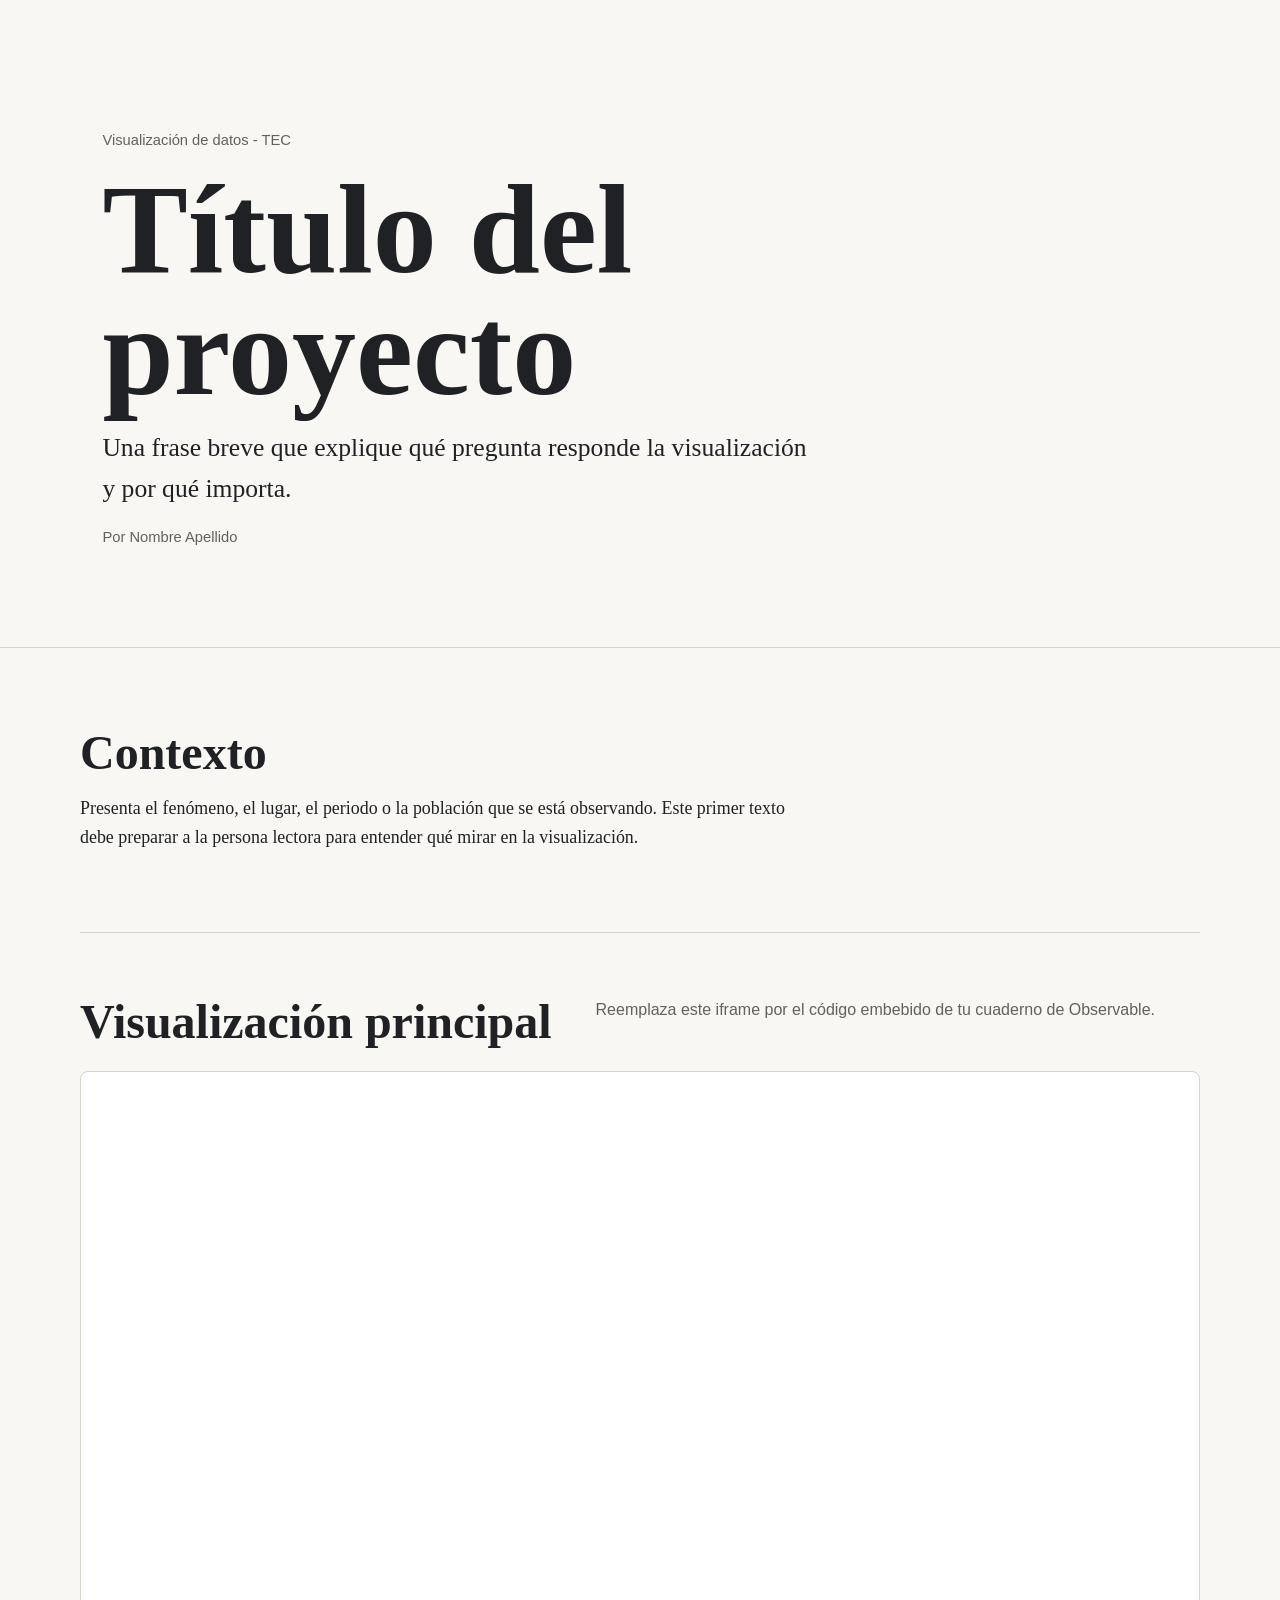
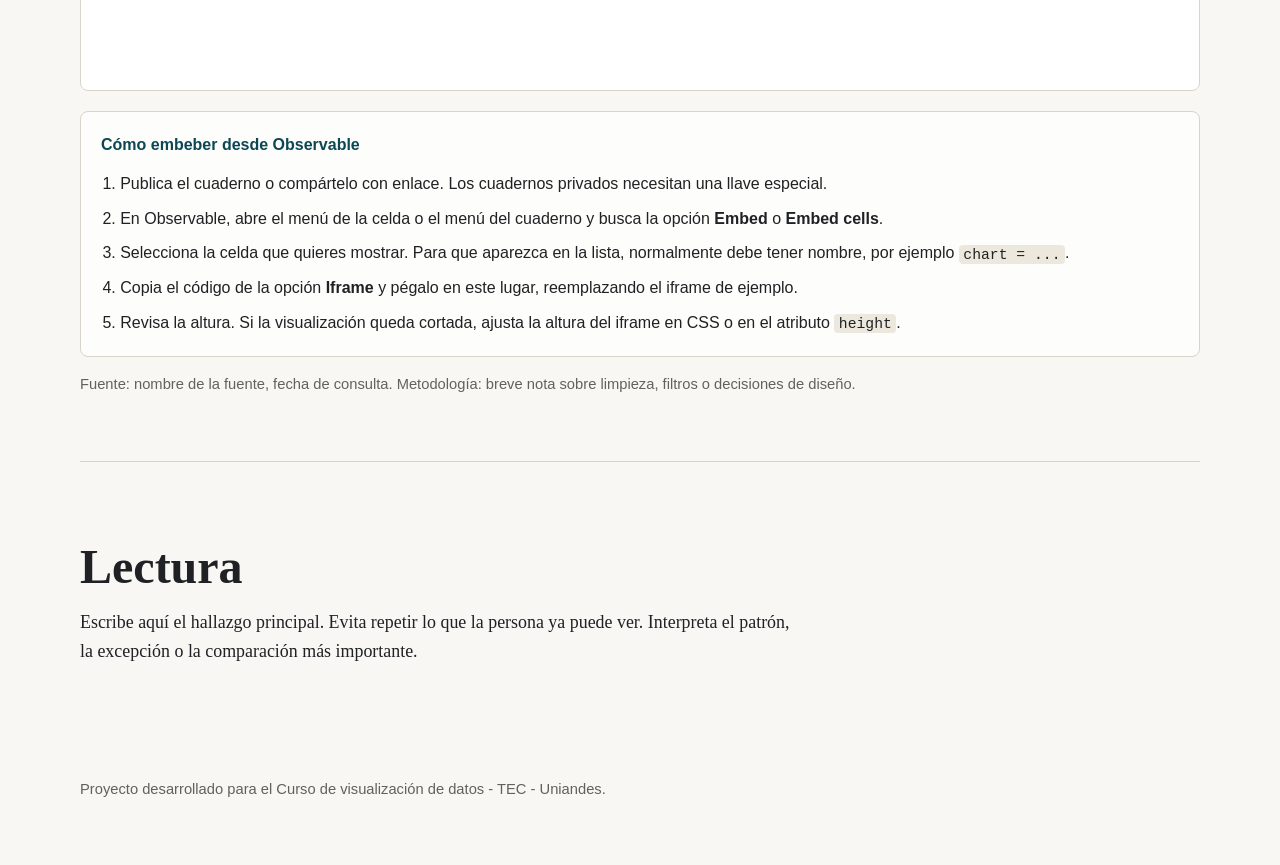
==== index.html @ 84238446 "Add files via upload" ====
<!doctype html>
<html lang="es">
  <head>
    <meta charset="utf-8">
    <meta name="viewport" content="width=device-width, initial-scale=1">
    <title>Título del proyecto</title>
    <link rel="stylesheet" href="style.css">
  </head>
  <body>
    <header class="portada">
      <p class="curso">Visualización de datos - TEC</p>
      <h1>Título del proyecto</h1>
      <p class="bajada">Una frase breve que explique qué pregunta responde la visualización y por qué importa.</p>
      <p class="autoria">Por Nombre Apellido</p>
    </header>

    <main>
      <section class="bloque">
        <h2>Contexto</h2>
        <p>
          Presenta el fenómeno, el lugar, el periodo o la población que se está observando.
          Este primer texto debe preparar a la persona lectora para entender qué mirar en la visualización.
        </p>
      </section>

      <section class="visualizacion" aria-labelledby="titulo-viz">
        <div class="encabezado-viz">
          <h2 id="titulo-viz">Visualización principal</h2>
          <p>Reemplaza este iframe por el código embebido de tu cuaderno de Observable.</p>
        </div>

        <iframe
          title="Visualización de ejemplo tomada de Observable"
          src="https://observablehq.com/embed/@d3/bar-chart?cells=chart"
          loading="lazy">
        </iframe>

        <aside class="pasos-observable" aria-labelledby="titulo-observable">
          <h3 id="titulo-observable">Cómo embeber desde Observable</h3>
          <ol>
            <li>Publica el cuaderno o compártelo con enlace. Los cuadernos privados necesitan una llave especial.</li>
            <li>En Observable, abre el menú de la celda o el menú del cuaderno y busca la opción <strong>Embed</strong> o <strong>Embed cells</strong>.</li>
            <li>Selecciona la celda que quieres mostrar. Para que aparezca en la lista, normalmente debe tener nombre, por ejemplo <code>chart = ...</code>.</li>
            <li>Copia el código de la opción <strong>Iframe</strong> y pégalo en este lugar, reemplazando el iframe de ejemplo.</li>
            <li>Revisa la altura. Si la visualización queda cortada, ajusta la altura del iframe en CSS o en el atributo <code>height</code>.</li>
          </ol>
        </aside>

        <p class="nota">
          Fuente: nombre de la fuente, fecha de consulta. Metodología: breve nota sobre limpieza, filtros o decisiones de diseño.
        </p>
      </section>

      <section class="bloque">
        <h2>Lectura</h2>
        <p>
          Escribe aquí el hallazgo principal. Evita repetir lo que la persona ya puede ver.
          Interpreta el patrón, la excepción o la comparación más importante.
        </p>
      </section>
    </main>

    <footer>
      <p>Proyecto desarrollado para el Curso de visualización de datos - TEC - Uniandes.</p>
    </footer>
  </body>
</html>
---- style.css ----
:root {
  color-scheme: light;
  --fondo: #f8f7f3;
  --texto: #202124;
  --muted: #62615c;
  --linea: #d8d4c8;
  --acento: #116a7b;
  --acento-oscuro: #0c4854;
  --panel: #ffffff;
}

* {
  box-sizing: border-box;
}

body {
  margin: 0;
  background: var(--fondo);
  color: var(--texto);
  font-family: Georgia, "Times New Roman", serif;
  line-height: 1.6;
}

.portada {
  min-height: 72vh;
  display: grid;
  align-content: center;
  gap: 1rem;
  padding: 6rem max(1.25rem, 8vw) 4rem;
  border-bottom: 1px solid var(--linea);
}

.curso,
.autoria,
.nota,
footer {
  color: var(--muted);
  font-family: Arial, sans-serif;
  font-size: 0.92rem;
}

h1,
h2,
p {
  margin: 0;
}

h1 {
  max-width: 980px;
  font-size: clamp(3rem, 10vw, 8rem);
  line-height: 0.95;
  letter-spacing: 0;
}

h2 {
  font-size: clamp(1.6rem, 4vw, 3rem);
  line-height: 1.05;
}

.bajada {
  max-width: 720px;
  font-size: clamp(1.25rem, 2vw, 1.75rem);
}

main {
  width: min(1120px, calc(100% - 2.5rem));
  margin: 0 auto;
}

.bloque {
  max-width: 720px;
  padding: 5rem 0;
}

.bloque p {
  margin-top: 1rem;
  font-size: 1.12rem;
}

.visualizacion {
  padding: 4rem 0;
  border-top: 1px solid var(--linea);
  border-bottom: 1px solid var(--linea);
}

.encabezado-viz {
  display: grid;
  grid-template-columns: minmax(0, 0.8fr) minmax(280px, 1fr);
  gap: 2rem;
  margin-bottom: 1.5rem;
}

.encabezado-viz p {
  color: var(--muted);
  font-family: Arial, sans-serif;
}

iframe {
  display: block;
  width: 100%;
  min-height: 620px;
  border: 1px solid var(--linea);
  border-radius: 8px;
  background: var(--panel);
}

.nota {
  margin-top: 1rem;
}

.pasos-observable {
  margin-top: 1.25rem;
  padding: 1.25rem;
  border: 1px solid var(--linea);
  border-radius: 8px;
  background: rgba(255, 255, 255, 0.72);
  font-family: Arial, sans-serif;
}

.pasos-observable h3 {
  margin: 0;
  color: var(--acento-oscuro);
  font-size: 1rem;
}

.pasos-observable ol {
  margin: 0.85rem 0 0;
  padding-left: 1.2rem;
}

.pasos-observable li + li {
  margin-top: 0.55rem;
}

.pasos-observable code {
  padding: 0.1rem 0.28rem;
  border-radius: 4px;
  background: #ece8dd;
  font-family: Consolas, "Liberation Mono", monospace;
  font-size: 0.92em;
}

footer {
  width: min(1120px, calc(100% - 2.5rem));
  margin: 0 auto;
  padding: 2rem 0 4rem;
}

@media (max-width: 720px) {
  .portada {
    min-height: 64vh;
    padding-top: 4rem;
  }

  .encabezado-viz {
    grid-template-columns: 1fr;
  }

  iframe {
    min-height: 460px;
  }
}
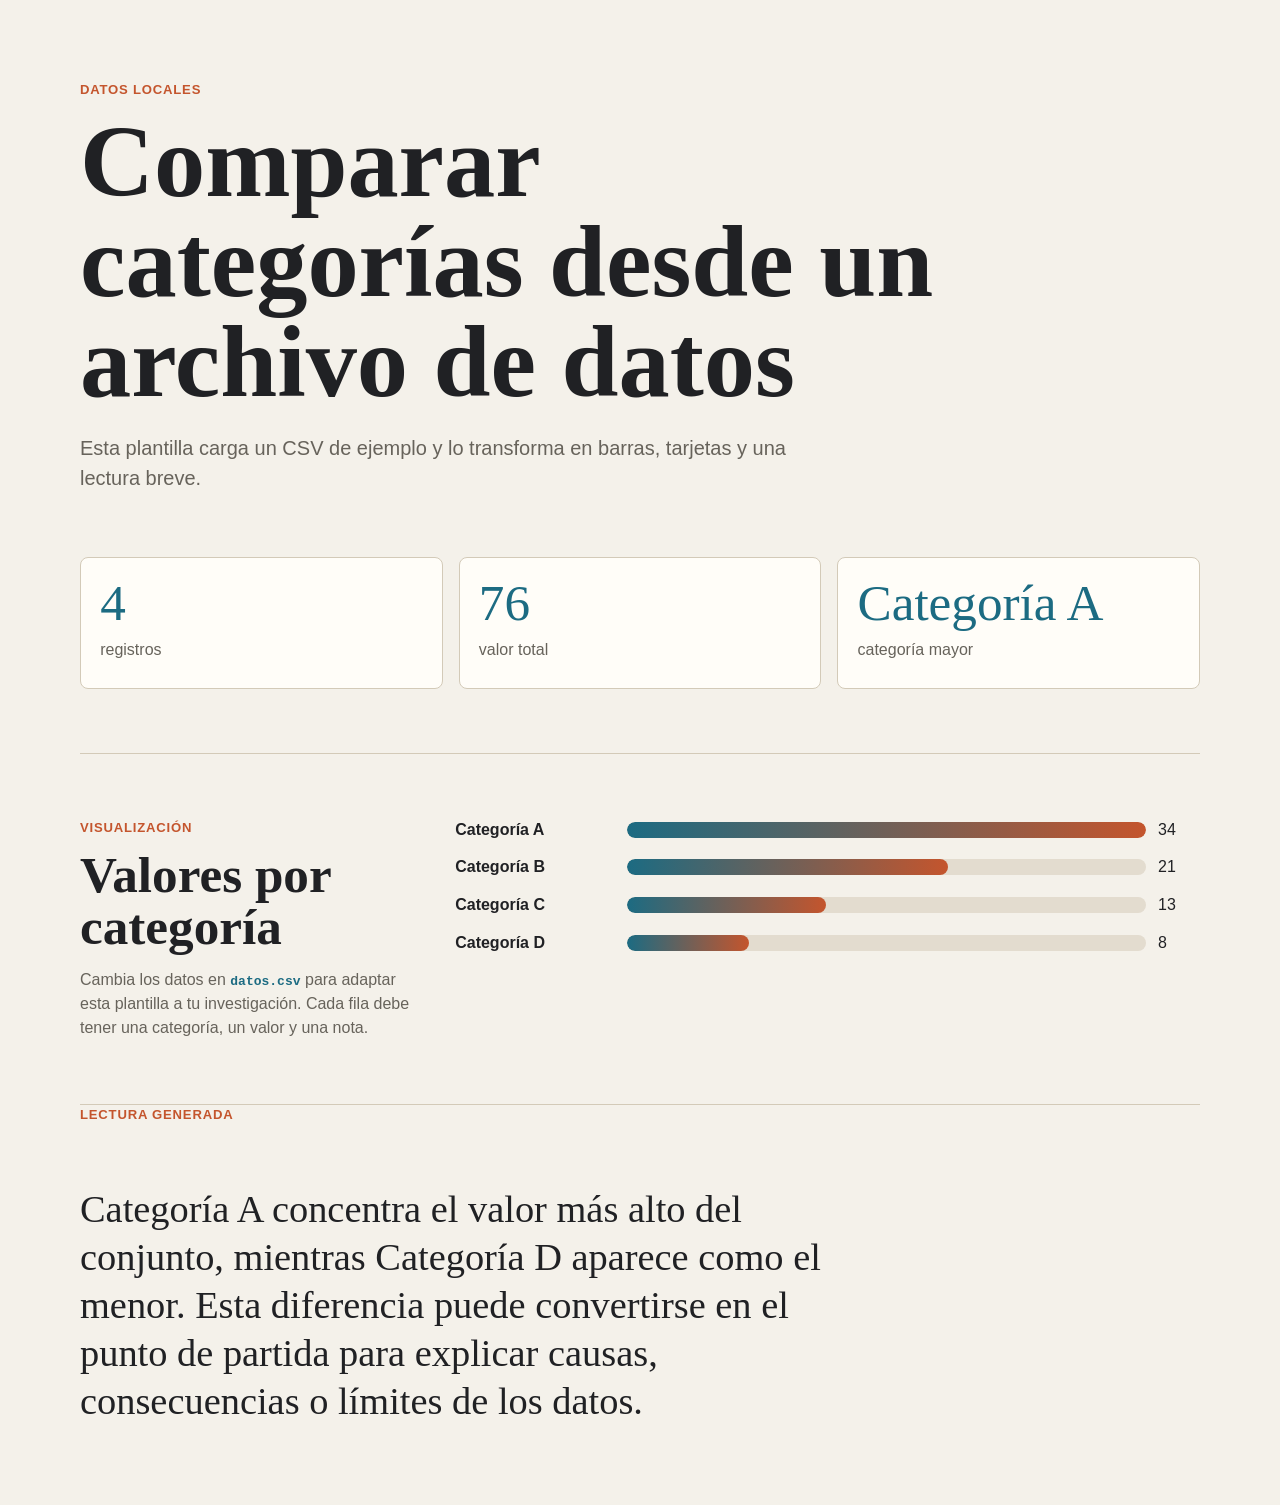
==== commit f7c25eb2: "change of project template Cambié de template que nos ofreció EnFlujo: Laboratorio de Narrativas Dig" ====
--- a/index.html
+++ b/index.html
@@ -3,65 +3,50 @@
   <head>
     <meta charset="utf-8">
     <meta name="viewport" content="width=device-width, initial-scale=1">
-    <title>Título del proyecto</title>
+    <title>Proyecto con datos locales</title>
     <link rel="stylesheet" href="style.css">
   </head>
   <body>
-    <header class="portada">
-      <p class="curso">Visualización de datos - TEC</p>
-      <h1>Título del proyecto</h1>
-      <p class="bajada">Una frase breve que explique qué pregunta responde la visualización y por qué importa.</p>
-      <p class="autoria">Por Nombre Apellido</p>
+    <header>
+      <p class="etiqueta">Datos locales</p>
+      <h1>Comparar categorías desde un archivo de datos</h1>
+      <p class="bajada">Esta plantilla carga un CSV de ejemplo y lo transforma en barras, tarjetas y una lectura breve.</p>
     </header>
 
     <main>
-      <section class="bloque">
-        <h2>Contexto</h2>
-        <p>
-          Presenta el fenómeno, el lugar, el periodo o la población que se está observando.
-          Este primer texto debe preparar a la persona lectora para entender qué mirar en la visualización.
-        </p>
+      <section class="panel-resumen" aria-label="Resumen de datos">
+        <article>
+          <span id="total-registros">0</span>
+          <p>registros</p>
+        </article>
+        <article>
+          <span id="valor-total">0</span>
+          <p>valor total</p>
+        </article>
+        <article>
+          <span id="categoria-mayor">-</span>
+          <p>categoría mayor</p>
+        </article>
       </section>
 
-      <section class="visualizacion" aria-labelledby="titulo-viz">
-        <div class="encabezado-viz">
-          <h2 id="titulo-viz">Visualización principal</h2>
-          <p>Reemplaza este iframe por el código embebido de tu cuaderno de Observable.</p>
+      <section class="contenedor-viz">
+        <div>
+          <p class="etiqueta">Visualización</p>
+          <h2>Valores por categoría</h2>
+          <p>
+            Cambia los datos en <code>datos.csv</code> para adaptar esta plantilla a tu investigación.
+            Cada fila debe tener una categoría, un valor y una nota.
+          </p>
         </div>
-
-        <iframe
-          title="Visualización de ejemplo tomada de Observable"
-          src="https://observablehq.com/embed/@d3/bar-chart?cells=chart"
-          loading="lazy">
-        </iframe>
-
-        <aside class="pasos-observable" aria-labelledby="titulo-observable">
-          <h3 id="titulo-observable">Cómo embeber desde Observable</h3>
-          <ol>
-            <li>Publica el cuaderno o compártelo con enlace. Los cuadernos privados necesitan una llave especial.</li>
-            <li>En Observable, abre el menú de la celda o el menú del cuaderno y busca la opción <strong>Embed</strong> o <strong>Embed cells</strong>.</li>
-            <li>Selecciona la celda que quieres mostrar. Para que aparezca en la lista, normalmente debe tener nombre, por ejemplo <code>chart = ...</code>.</li>
-            <li>Copia el código de la opción <strong>Iframe</strong> y pégalo en este lugar, reemplazando el iframe de ejemplo.</li>
-            <li>Revisa la altura. Si la visualización queda cortada, ajusta la altura del iframe en CSS o en el atributo <code>height</code>.</li>
-          </ol>
-        </aside>
-
-        <p class="nota">
-          Fuente: nombre de la fuente, fecha de consulta. Metodología: breve nota sobre limpieza, filtros o decisiones de diseño.
-        </p>
+        <div id="grafica" class="grafica" aria-live="polite"></div>
       </section>
 
-      <section class="bloque">
-        <h2>Lectura</h2>
-        <p>
-          Escribe aquí el hallazgo principal. Evita repetir lo que la persona ya puede ver.
-          Interpreta el patrón, la excepción o la comparación más importante.
-        </p>
+      <section>
+        <p class="etiqueta">Lectura generada</p>
+        <p id="lectura" class="lectura">Cargando datos...</p>
       </section>
     </main>
 
-    <footer>
-      <p>Proyecto desarrollado para el Curso de visualización de datos - TEC - Uniandes.</p>
-    </footer>
+    <script src="script.js"></script>
   </body>
 </html>
--- a/style.css
+++ b/style.css
@@ -1,12 +1,11 @@
 :root {
-  color-scheme: light;
-  --fondo: #f8f7f3;
+  --fondo: #f4f1ea;
   --texto: #202124;
-  --muted: #62615c;
-  --linea: #d8d4c8;
-  --acento: #116a7b;
-  --acento-oscuro: #0c4854;
-  --panel: #ffffff;
+  --muted: #67635b;
+  --linea: #d3cab8;
+  --panel: #fffdf8;
+  --acento: #1c6b82;
+  --acento-2: #c4552d;
 }
 
 * {
@@ -17,26 +16,27 @@
   margin: 0;
   background: var(--fondo);
   color: var(--texto);
-  font-family: Georgia, "Times New Roman", serif;
-  line-height: 1.6;
+  font-family: Inter, Arial, sans-serif;
+  line-height: 1.5;
 }
 
-.portada {
-  min-height: 72vh;
-  display: grid;
-  align-content: center;
-  gap: 1rem;
-  padding: 6rem max(1.25rem, 8vw) 4rem;
-  border-bottom: 1px solid var(--linea);
+header,
+main {
+  width: min(1120px, calc(100% - 2.5rem));
+  margin: 0 auto;
 }
 
-.curso,
-.autoria,
-.nota,
-footer {
-  color: var(--muted);
-  font-family: Arial, sans-serif;
-  font-size: 0.92rem;
+header {
+  padding: 5rem 0 3rem;
+}
+
+.etiqueta {
+  margin: 0 0 0.75rem;
+  color: var(--acento-2);
+  font-size: 0.82rem;
+  font-weight: 800;
+  letter-spacing: 0.06em;
+  text-transform: uppercase;
 }
 
 h1,
@@ -46,117 +46,119 @@
 }
 
 h1 {
-  max-width: 980px;
-  font-size: clamp(3rem, 10vw, 8rem);
-  line-height: 0.95;
+  max-width: 920px;
+  font-family: Georgia, "Times New Roman", serif;
+  font-size: clamp(3rem, 8vw, 7rem);
+  line-height: 0.98;
   letter-spacing: 0;
-}
-
-h2 {
-  font-size: clamp(1.6rem, 4vw, 3rem);
-  line-height: 1.05;
 }
 
 .bajada {
   max-width: 720px;
-  font-size: clamp(1.25rem, 2vw, 1.75rem);
+  margin-top: 1.25rem;
+  color: var(--muted);
+  font-size: 1.25rem;
 }
 
-main {
-  width: min(1120px, calc(100% - 2.5rem));
-  margin: 0 auto;
+.panel-resumen {
+  display: grid;
+  grid-template-columns: repeat(3, 1fr);
+  gap: 1rem;
+  margin: 1rem 0 4rem;
 }
 
-.bloque {
-  max-width: 720px;
-  padding: 5rem 0;
+.panel-resumen article {
+  min-height: 132px;
+  padding: 1.2rem;
+  border: 1px solid var(--linea);
+  border-radius: 8px;
+  background: var(--panel);
 }
 
-.bloque p {
-  margin-top: 1rem;
-  font-size: 1.12rem;
+.panel-resumen span {
+  display: block;
+  color: var(--acento);
+  font-family: Georgia, "Times New Roman", serif;
+  font-size: clamp(2rem, 4vw, 3.5rem);
+  line-height: 1;
 }
 
-.visualizacion {
+.panel-resumen p {
+  margin-top: 0.6rem;
+  color: var(--muted);
+}
+
+.contenedor-viz {
+  display: grid;
+  grid-template-columns: minmax(260px, 0.45fr) minmax(320px, 1fr);
+  gap: 2.5rem;
+  align-items: start;
   padding: 4rem 0;
   border-top: 1px solid var(--linea);
   border-bottom: 1px solid var(--linea);
 }
 
-.encabezado-viz {
-  display: grid;
-  grid-template-columns: minmax(0, 0.8fr) minmax(280px, 1fr);
-  gap: 2rem;
-  margin-bottom: 1.5rem;
+h2 {
+  font-family: Georgia, "Times New Roman", serif;
+  font-size: clamp(2rem, 4vw, 4rem);
+  line-height: 1;
 }
 
-.encabezado-viz p {
+.contenedor-viz p:not(.etiqueta) {
+  margin-top: 1rem;
   color: var(--muted);
-  font-family: Arial, sans-serif;
 }
 
-iframe {
-  display: block;
-  width: 100%;
-  min-height: 620px;
-  border: 1px solid var(--linea);
-  border-radius: 8px;
-  background: var(--panel);
+code {
+  color: var(--acento);
+  font-weight: 700;
 }
 
-.nota {
-  margin-top: 1rem;
+.grafica {
+  display: grid;
+  gap: 0.85rem;
 }
 
-.pasos-observable {
-  margin-top: 1.25rem;
-  padding: 1.25rem;
-  border: 1px solid var(--linea);
-  border-radius: 8px;
-  background: rgba(255, 255, 255, 0.72);
-  font-family: Arial, sans-serif;
+.barra {
+  display: grid;
+  grid-template-columns: minmax(96px, 160px) 1fr minmax(42px, auto);
+  gap: 0.75rem;
+  align-items: center;
 }
 
-.pasos-observable h3 {
-  margin: 0;
-  color: var(--acento-oscuro);
-  font-size: 1rem;
+.barra strong {
+  overflow-wrap: anywhere;
 }
 
-.pasos-observable ol {
-  margin: 0.85rem 0 0;
-  padding-left: 1.2rem;
+.riel {
+  height: 1rem;
+  overflow: hidden;
+  border-radius: 999px;
+  background: #e3dccf;
 }
 
-.pasos-observable li + li {
-  margin-top: 0.55rem;
+.relleno {
+  height: 100%;
+  border-radius: inherit;
+  background: linear-gradient(90deg, var(--acento), var(--acento-2));
 }
 
-.pasos-observable code {
-  padding: 0.1rem 0.28rem;
-  border-radius: 4px;
-  background: #ece8dd;
-  font-family: Consolas, "Liberation Mono", monospace;
-  font-size: 0.92em;
+.lectura {
+  max-width: 760px;
+  padding: 3rem 0 5rem;
+  font-family: Georgia, "Times New Roman", serif;
+  font-size: clamp(1.5rem, 3vw, 2.4rem);
+  line-height: 1.25;
 }
 
-footer {
-  width: min(1120px, calc(100% - 2.5rem));
-  margin: 0 auto;
-  padding: 2rem 0 4rem;
-}
-
-@media (max-width: 720px) {
-  .portada {
-    min-height: 64vh;
-    padding-top: 4rem;
-  }
-
-  .encabezado-viz {
+@media (max-width: 760px) {
+  .panel-resumen,
+  .contenedor-viz {
     grid-template-columns: 1fr;
   }
 
-  iframe {
-    min-height: 460px;
+  .barra {
+    grid-template-columns: 1fr;
+    gap: 0.35rem;
   }
 }
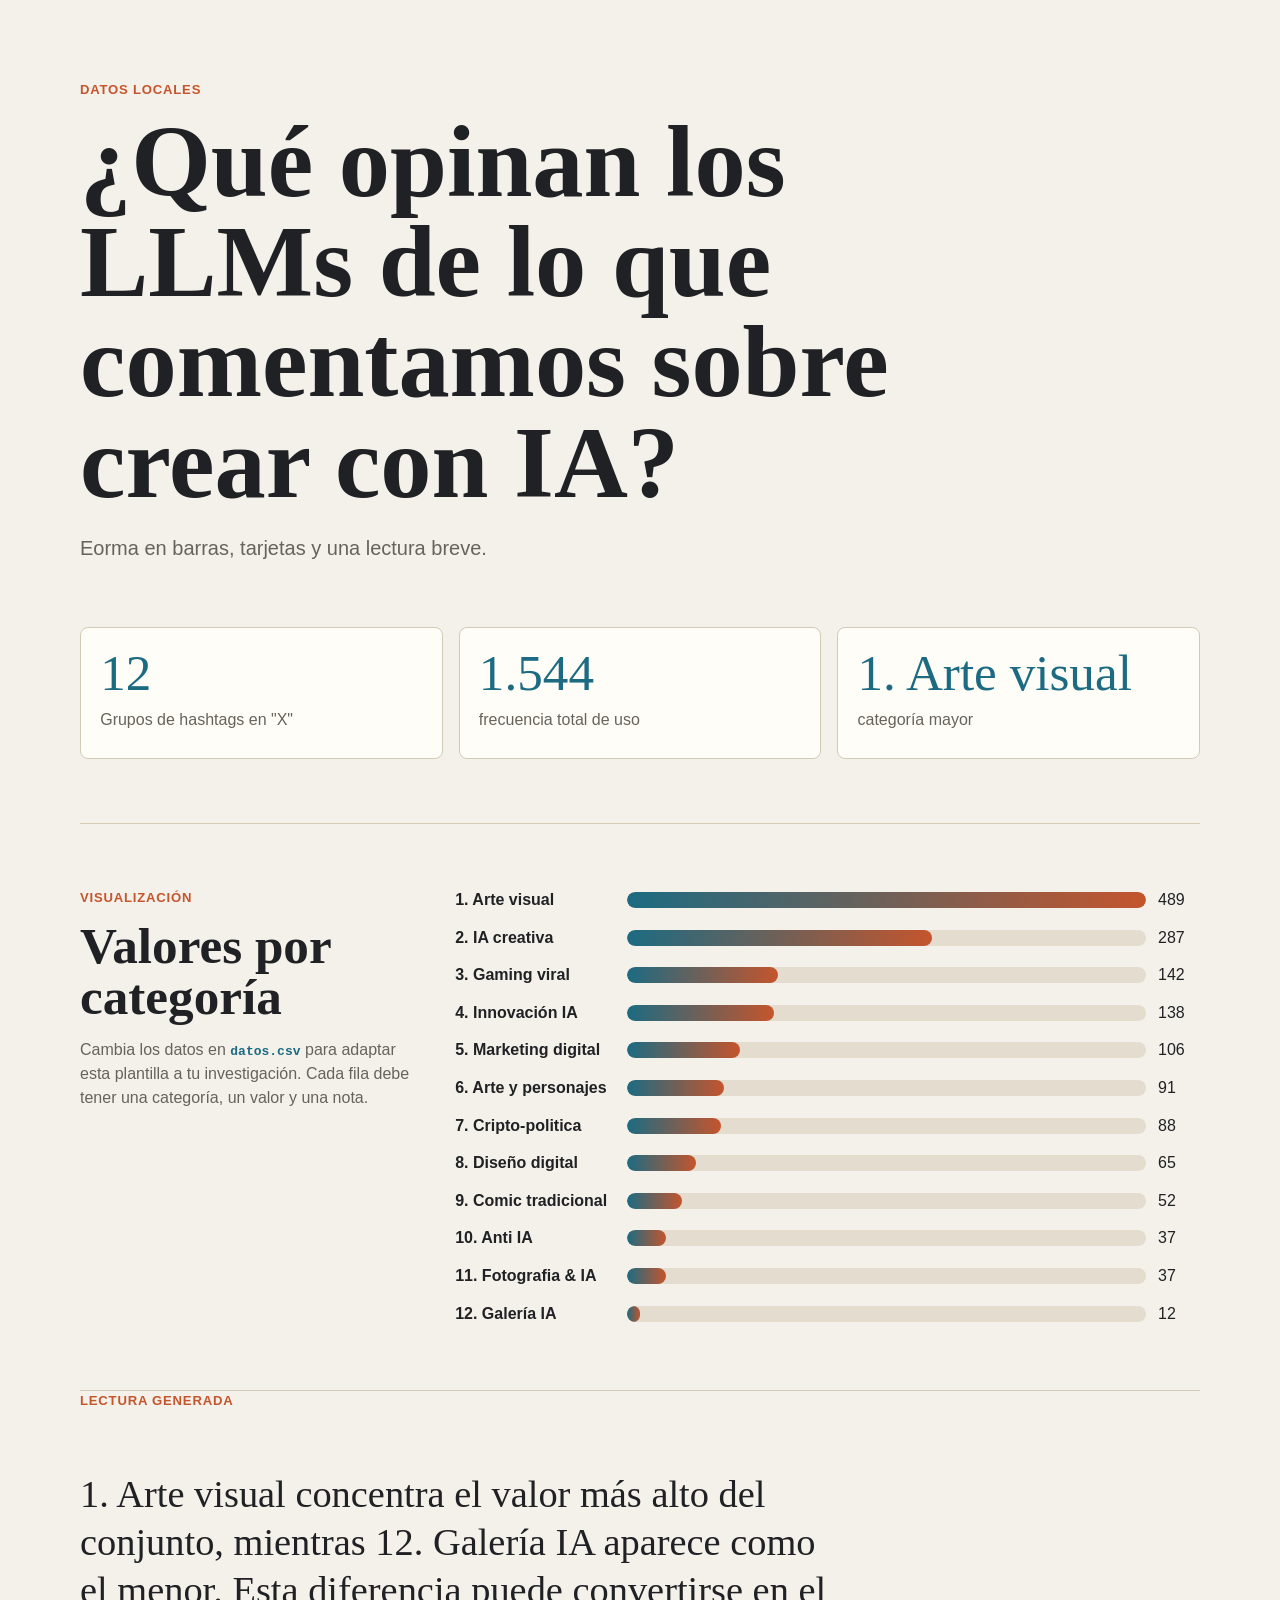
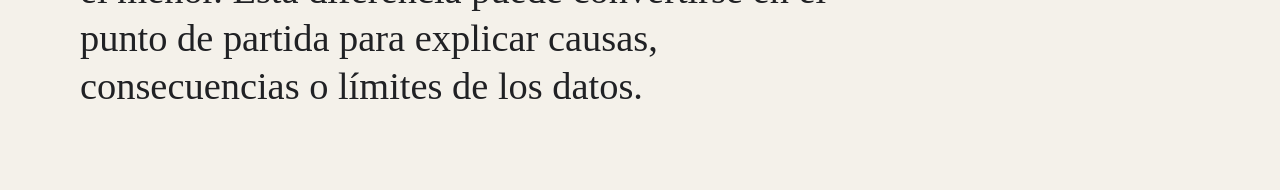
==== commit ac92a414: "Consolidación de dB-datos Se consolida la base de datos que se adaptó de los datos de red refiriendo" ====
--- a/index.html
+++ b/index.html
@@ -3,25 +3,26 @@
   <head>
     <meta charset="utf-8">
     <meta name="viewport" content="width=device-width, initial-scale=1">
-    <title>Proyecto con datos locales</title>
+    <title>¿Qué opina la IA de lo que opinamos sobre crear con IA?</title>
     <link rel="stylesheet" href="style.css">
   </head>
   <body>
     <header>
       <p class="etiqueta">Datos locales</p>
-      <h1>Comparar categorías desde un archivo de datos</h1>
-      <p class="bajada">Esta plantilla carga un CSV de ejemplo y lo transforma en barras, tarjetas y una lectura breve.</p>
+      <h1>¿Qué opinan los LLMs de lo que comentamos sobre crear con IA?</h1>
+      <p class="bajada">Eorma en barras, tarjetas y una lectura breve.</p>
     </header>
 
     <main>
       <section class="panel-resumen" aria-label="Resumen de datos">
         <article>
           <span id="total-registros">0</span>
-          <p>registros</p>
+          <p>Grupos de hashtags en "X"
+          </p>
         </article>
         <article>
           <span id="valor-total">0</span>
-          <p>valor total</p>
+          <p>frecuencia total de uso</p>
         </article>
         <article>
           <span id="categoria-mayor">-</span>
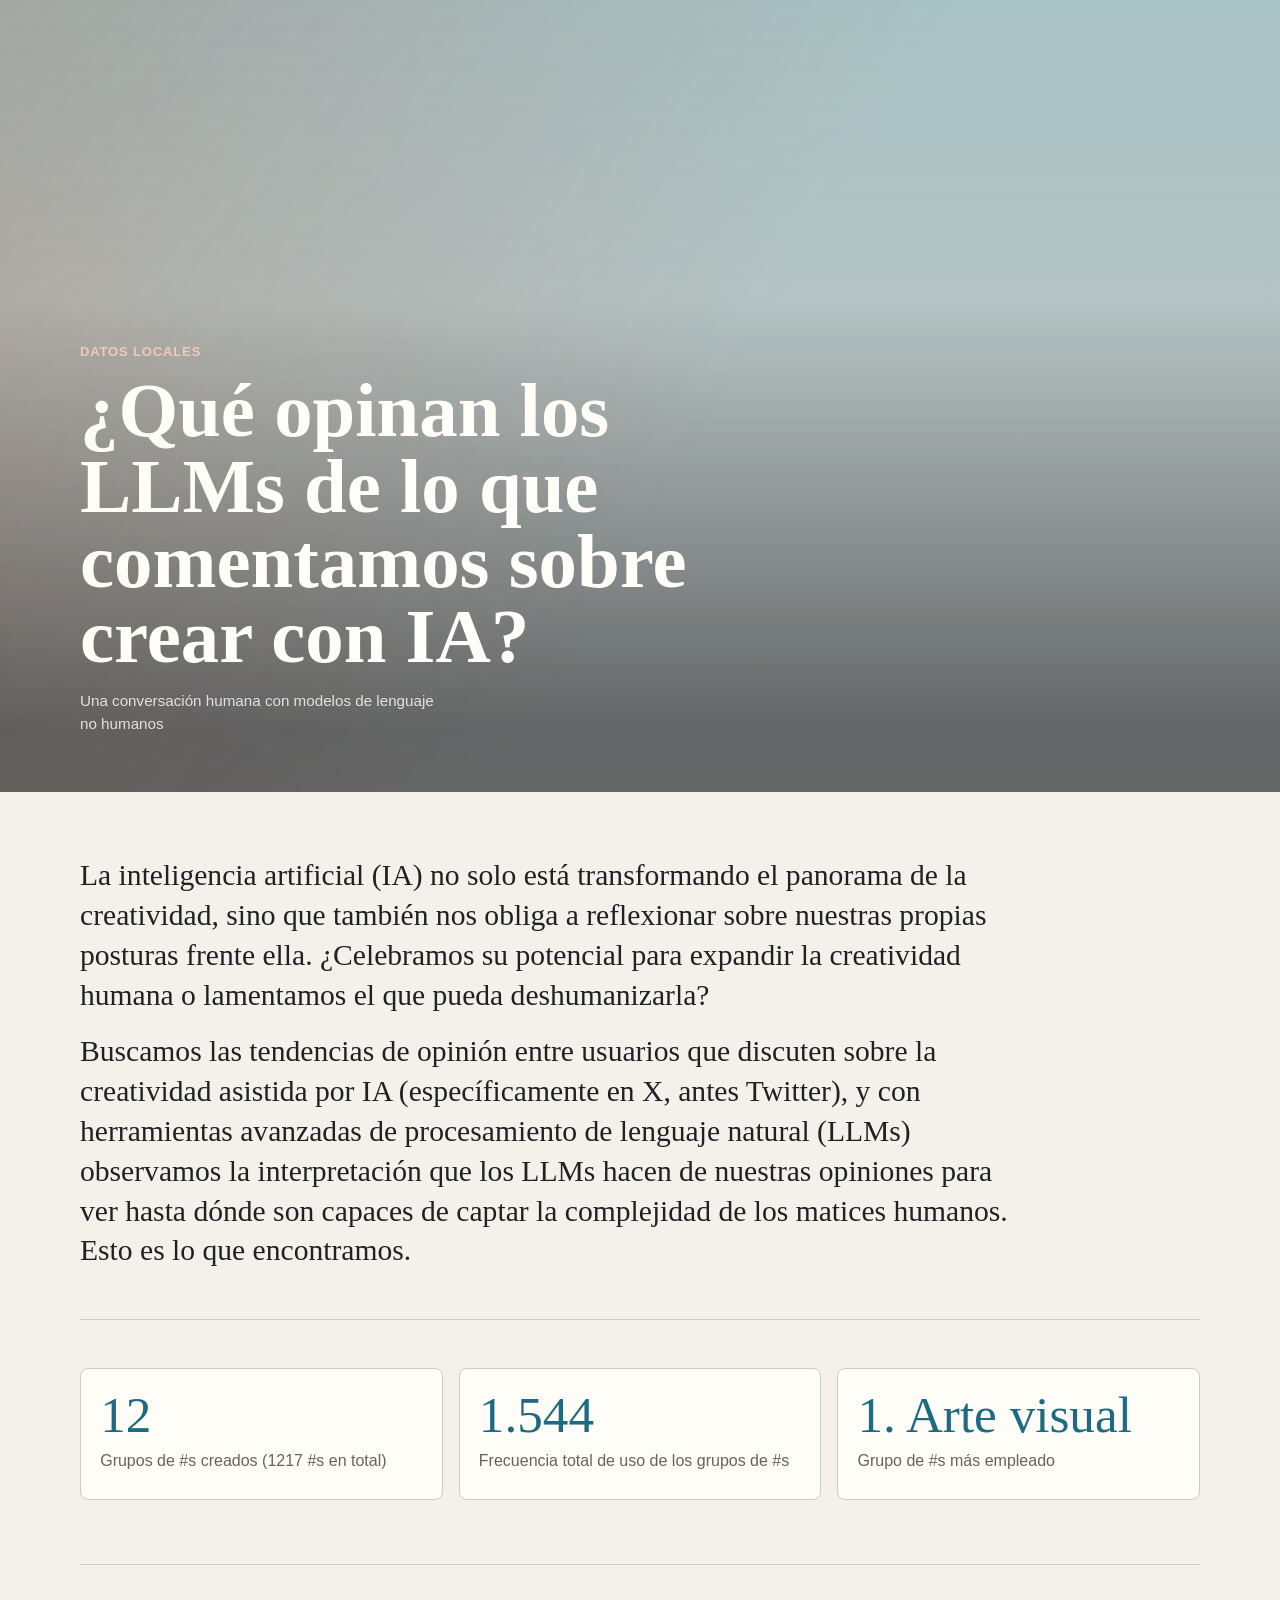
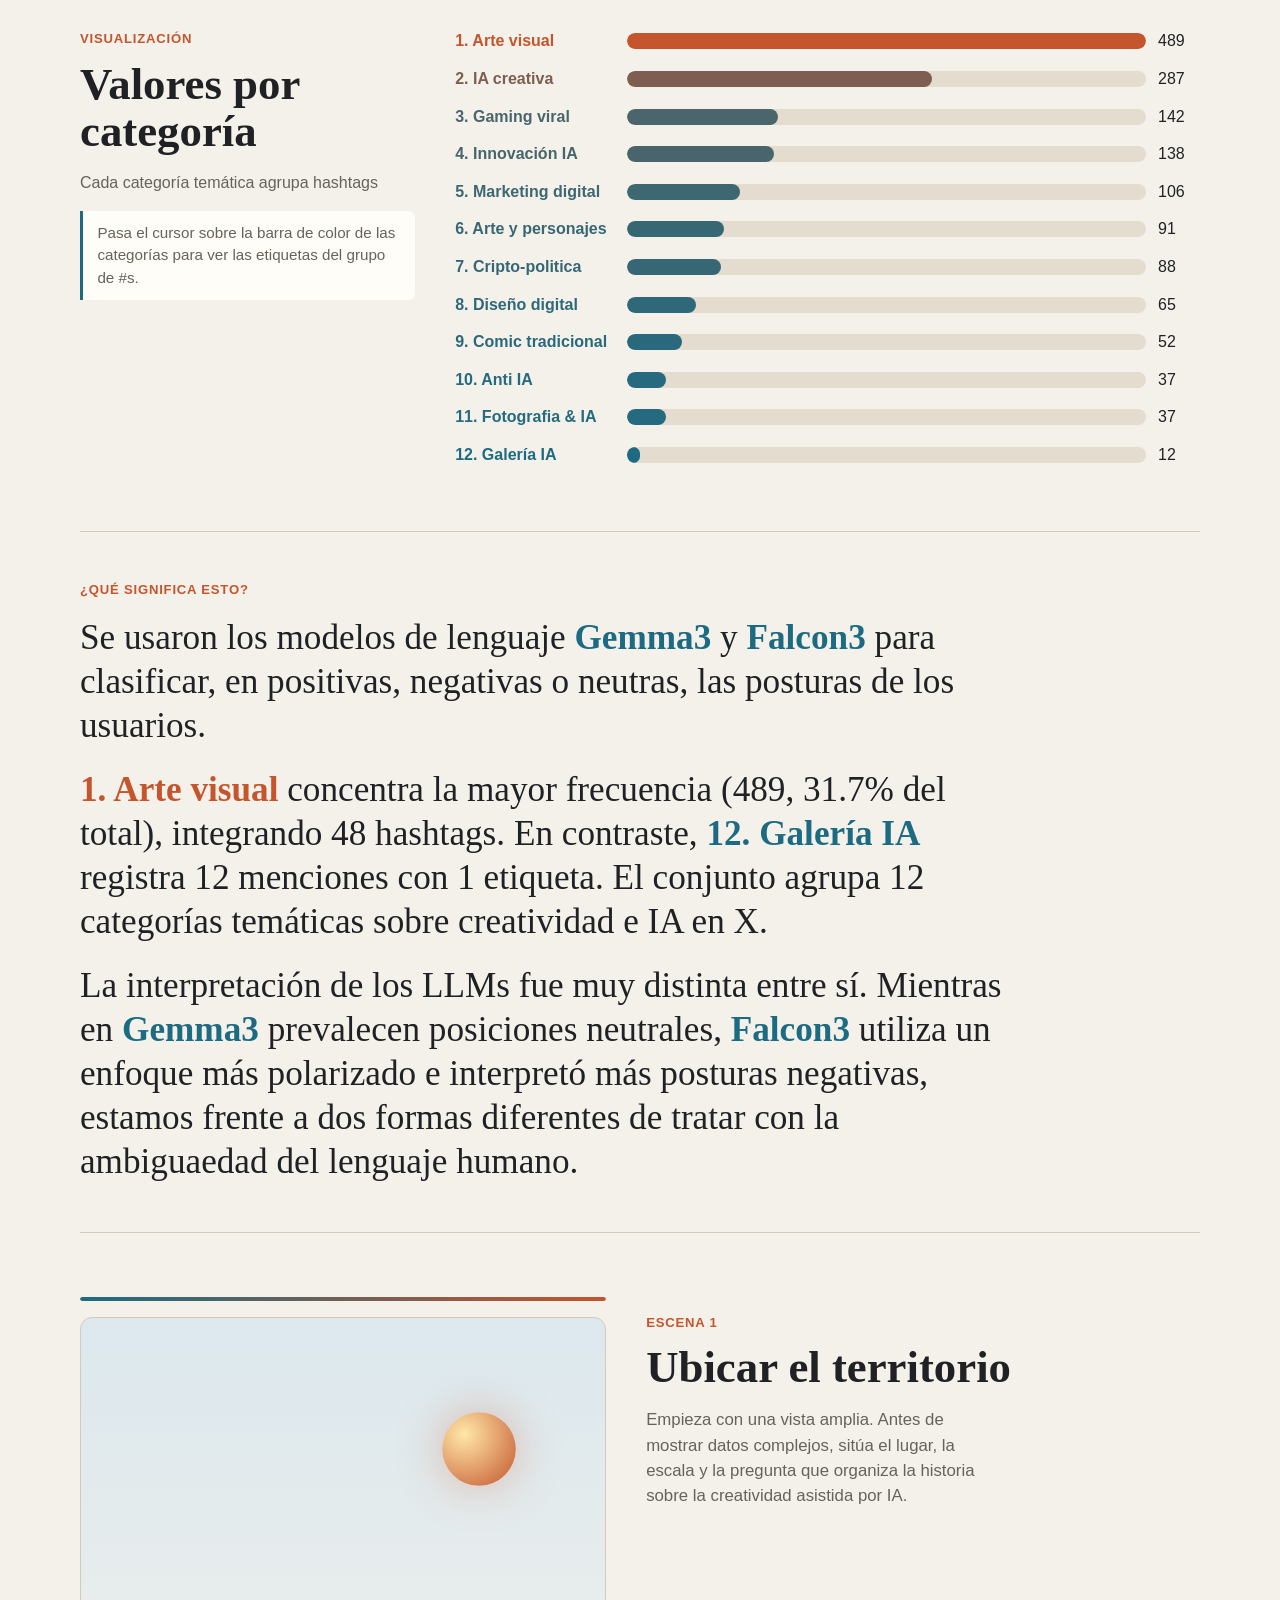
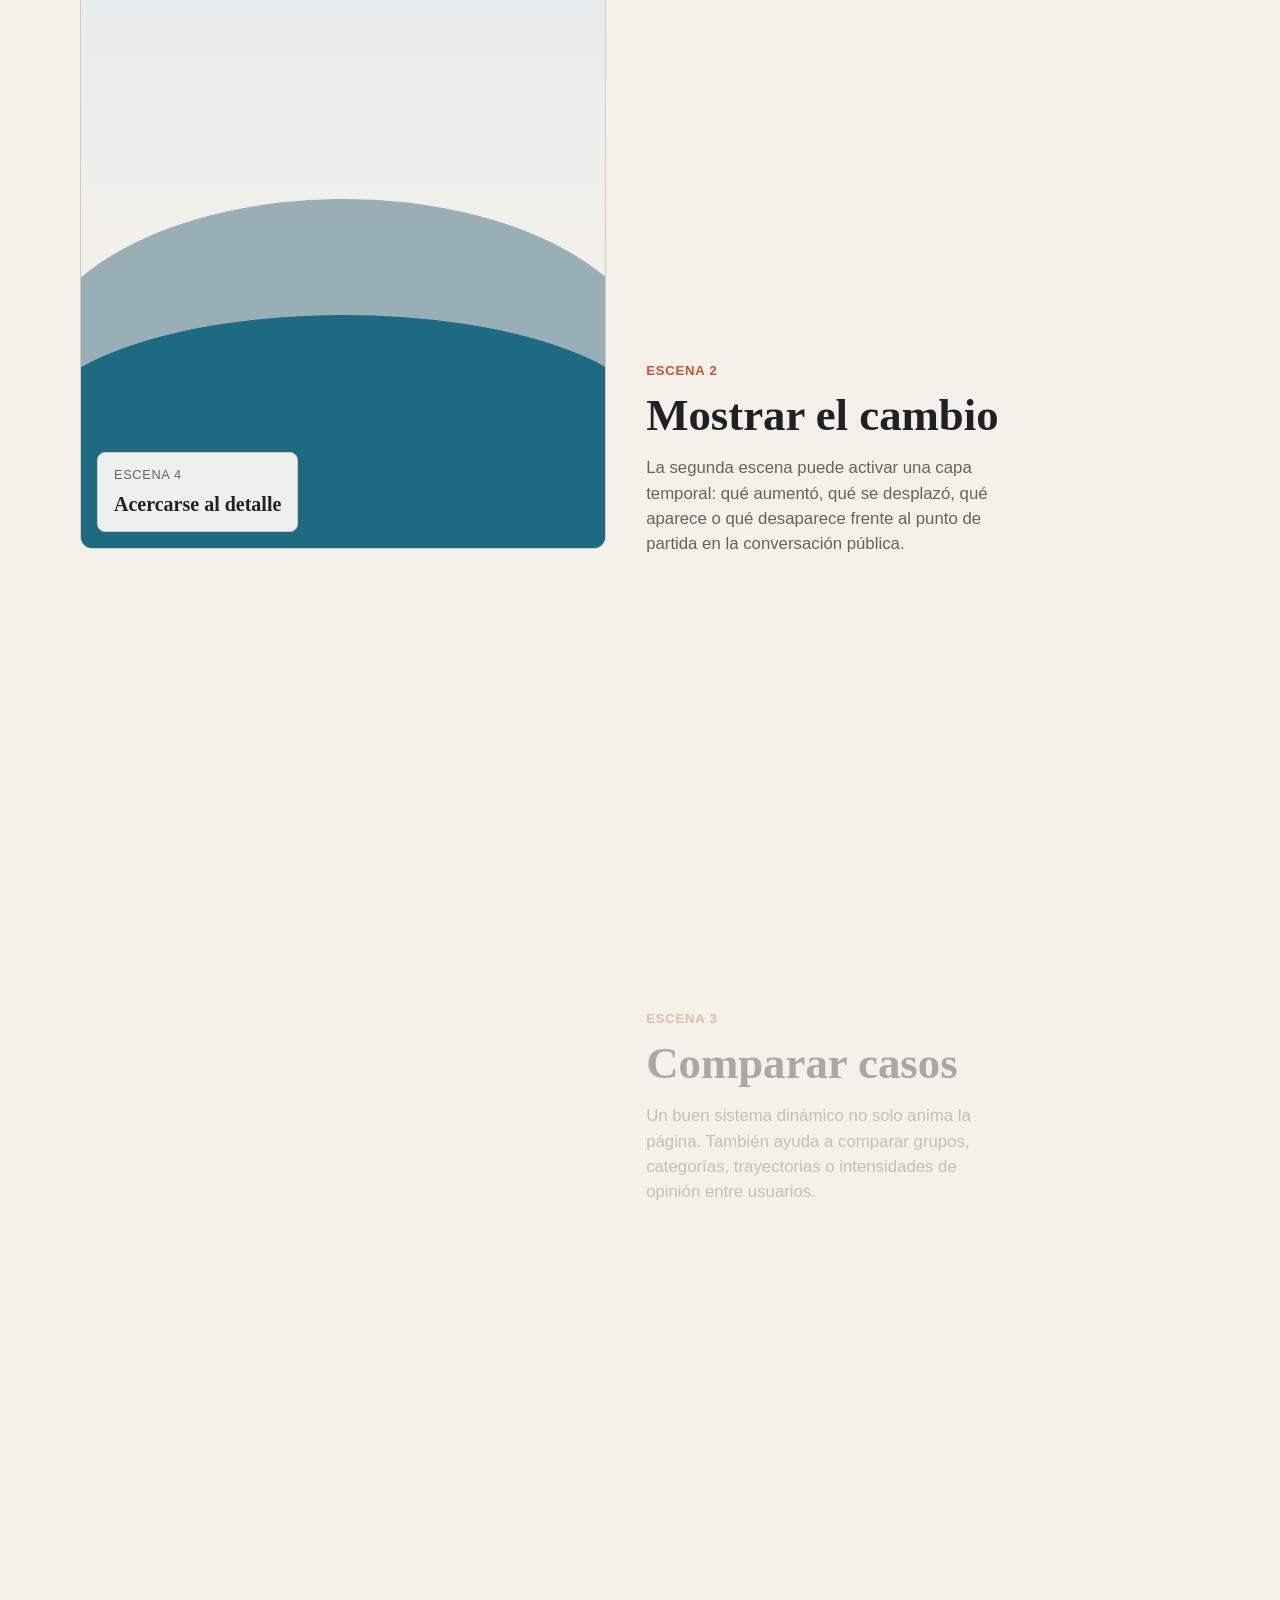
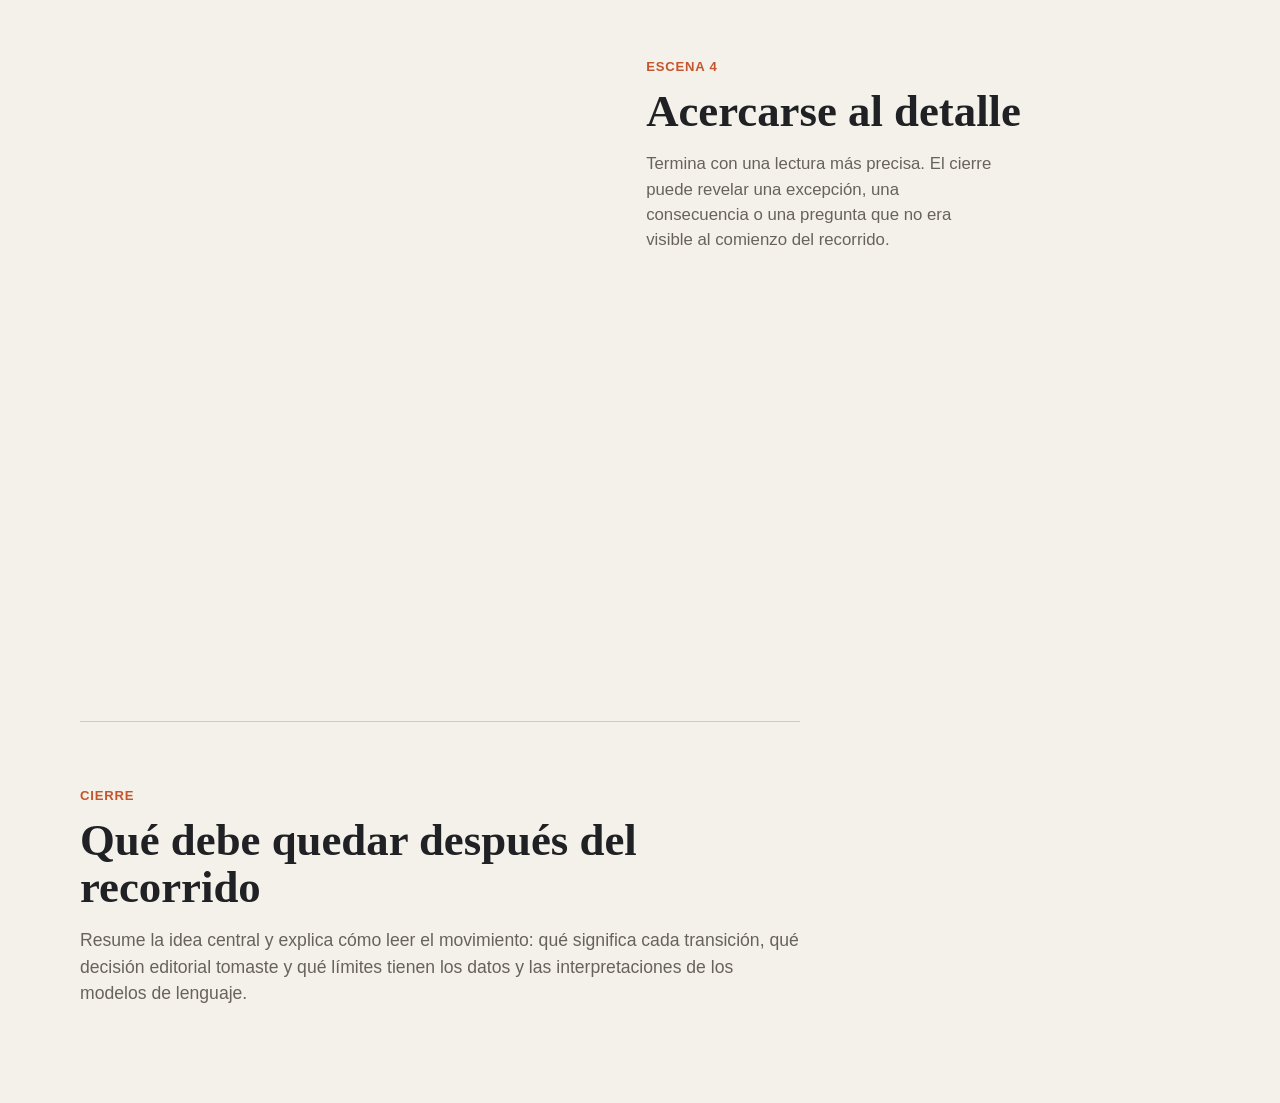
==== commit fe6fbb0c: "Combinación de tempates mescla de templates para fortalecer la narrativa en dos momentos  Co-Authore" ====
--- a/index.html
+++ b/index.html
@@ -7,26 +7,42 @@
     <link rel="stylesheet" href="style.css">
   </head>
   <body>
-    <header>
-      <p class="etiqueta">Datos locales</p>
-      <h1>¿Qué opinan los LLMs de lo que comentamos sobre crear con IA?</h1>
-      <p class="bajada">Eorma en barras, tarjetas y una lectura breve.</p>
+    <header class="portada">
+      <div class="portada-fondo" aria-hidden="true">
+        <span class="capa capa-1"></span>
+        <span class="capa capa-2"></span>
+        <span class="capa capa-3"></span>
+      </div>
+      <div class="portada-texto">
+        <p class="etiqueta">Datos locales</p>
+        <h1>¿Qué opinan los LLMs de lo que comentamos sobre crear con IA?</h1>
+        <p class="meta">Una conversación humana con modelos de lenguaje no humanos</p>
+      </div>
     </header>
 
     <main>
+      <section class="intro">
+        <p class="lead">
+          La inteligencia artificial (IA) no solo está transformando el panorama de la creatividad, sino que también nos obliga a reflexionar sobre nuestras propias posturas frente ella. ¿Celebramos su potencial para expandir la creatividad humana o lamentamos el que pueda deshumanizarla?
+        </p>
+        <p class="lead">
+          Buscamos las tendencias de opinión entre usuarios que discuten sobre la creatividad asistida por IA (específicamente en X, antes Twitter), y con herramientas avanzadas de procesamiento de lenguaje natural
+          (LLMs) observamos la interpretación que los LLMs hacen de nuestras opiniones para ver hasta dónde son capaces de captar la complejidad de los matices humanos. Esto es lo que encontramos.
+        </p>
+      </section>
+
       <section class="panel-resumen" aria-label="Resumen de datos">
         <article>
           <span id="total-registros">0</span>
-          <p>Grupos de hashtags en "X"
-          </p>
+          <p>Grupos de #s creados (1217 #s en total)</p>
         </article>
         <article>
           <span id="valor-total">0</span>
-          <p>frecuencia total de uso</p>
+          <p>Frecuencia total de uso de los grupos de #s</p>
         </article>
         <article>
           <span id="categoria-mayor">-</span>
-          <p>categoría mayor</p>
+          <p>Grupo de #s más empleado</p>
         </article>
       </section>
 
@@ -35,16 +51,107 @@
           <p class="etiqueta">Visualización</p>
           <h2>Valores por categoría</h2>
           <p>
-            Cambia los datos en <code>datos.csv</code> para adaptar esta plantilla a tu investigación.
-            Cada fila debe tener una categoría, un valor y una nota.
+            Cada categoría temática agrupa hashtags
+          </p>
+          <p class="texto-apoyo">
+            Pasa el cursor sobre la barra de color de las categorías para ver las etiquetas del grupo de #s.
           </p>
         </div>
         <div id="grafica" class="grafica" aria-live="polite"></div>
       </section>
 
-      <section>
-        <p class="etiqueta">Lectura generada</p>
+      <section class="bloque-lectura">
+        <p class="etiqueta">¿Qué significa esto?</p>
+        <p class="lectura">
+          Se usaron los modelos de lenguaje <span class="mencion-llm">Gemma3</span> y
+          <span class="mencion-llm">Falcon3</span> para clasificar, en positivas, negativas o neutras, las posturas de los usuarios.
+        </p>
         <p id="lectura" class="lectura">Cargando datos...</p>
+        <p class="lectura">
+          La interpretación de los LLMs fue muy distinta entre sí. Mientras en <span class="mencion-llm">Gemma3</span> prevalecen posiciones neutrales, <span class="mencion-llm">Falcon3</span> utiliza un enfoque más polarizado e interpretó más posturas negativas, estamos frente a dos formas diferentes de tratar con la ambiguaedad del lenguaje humano.
+        </p>
+      </section>
+
+      <section class="relato" aria-label="Relato con paralaje">
+        <div class="escena" aria-hidden="true">
+          <div class="progreso">
+            <span id="barra-progreso"></span>
+          </div>
+
+          <div class="lienzo" id="lienzo" data-escena="territorio">
+            <div class="sol"></div>
+            <div class="montana montana-fondo"></div>
+            <div class="montana montana-frente"></div>
+
+            <div class="mapa">
+              <span class="zona zona-a"></span>
+              <span class="zona zona-b"></span>
+              <span class="zona zona-c"></span>
+              <span class="punto punto-a"></span>
+              <span class="punto punto-b"></span>
+              <span class="punto punto-c"></span>
+            </div>
+
+            <div class="grafico-escena">
+              <span style="--alto: 34%"></span>
+              <span style="--alto: 58%"></span>
+              <span style="--alto: 76%"></span>
+              <span style="--alto: 46%"></span>
+            </div>
+
+            <div class="rotulo">
+              <p id="rotulo-etapa">Escena 1</p>
+              <strong id="rotulo-titulo">Ubicar el territorio</strong>
+            </div>
+          </div>
+        </div>
+
+        <article class="pasos">
+          <section class="paso activo" data-escena="territorio" data-etapa="Escena 1" data-titulo="Ubicar el territorio">
+            <p class="etiqueta">Escena 1</p>
+            <h2>Ubicar el territorio</h2>
+            <p>
+              Empieza con una vista amplia. Antes de mostrar datos complejos, sitúa el lugar, la
+              escala y la pregunta que organiza la historia sobre la creatividad asistida por IA.
+            </p>
+          </section>
+
+          <section class="paso" data-escena="cambio" data-etapa="Escena 2" data-titulo="Mostrar el cambio">
+            <p class="etiqueta">Escena 2</p>
+            <h2>Mostrar el cambio</h2>
+            <p>
+              La segunda escena puede activar una capa temporal: qué aumentó, qué se desplazó, qué aparece o qué desaparece frente al punto de partida en la conversación pública.
+            </p>
+          </section>
+
+          <section class="paso" data-escena="contraste" data-etapa="Escena 3" data-titulo="Comparar casos">
+            <p class="etiqueta">Escena 3</p>
+            <h2>Comparar casos</h2>
+            <p>
+              Un buen sistema dinámico no solo anima la página. También ayuda a comparar grupos,
+              categorías, trayectorias o intensidades de opinión entre usuarios.
+            </p>
+          </section>
+
+          <section class="paso" data-escena="detalle" data-etapa="Escena 4" data-titulo="Acercarse al detalle">
+            <p class="etiqueta">Escena 4</p>
+            <h2>Acercarse al detalle</h2>
+            <p>
+              Termina con una lectura más precisa. El cierre puede revelar una excepción, una
+              consecuencia o una pregunta que no era visible al comienzo del recorrido.
+            </p>
+          </section>
+        </article>
+      </section>
+
+      <section class="cierre">
+        <p class="etiqueta">Cierre</p>
+        <h2>Qué debe quedar después del recorrido</h2>
+        <p>
+          Resume la idea central y explica cómo leer el movimiento: qué significa cada transición,
+          qué decisión editorial tomaste y qué límites tienen los datos y las interpretaciones de los
+          modelos de lenguaje.
+        </p>
       </section>
     </main>
 
--- a/style.css
+++ b/style.css
@@ -6,6 +6,7 @@
   --panel: #fffdf8;
   --acento: #1c6b82;
   --acento-2: #c4552d;
+  --portada-overlay: rgba(20, 24, 28, 0.55);
 }
 
 * {
@@ -20,14 +21,10 @@
   line-height: 1.5;
 }
 
-header,
-main {
-  width: min(1120px, calc(100% - 2.5rem));
-  margin: 0 auto;
-}
-
-header {
-  padding: 5rem 0 3rem;
+h1,
+h2,
+p {
+  margin: 0;
 }
 
 .etiqueta {
@@ -39,32 +36,116 @@
   text-transform: uppercase;
 }
 
-h1,
-h2,
-p {
-  margin: 0;
-}
-
 h1 {
-  max-width: 920px;
+  max-width: 18ch;
   font-family: Georgia, "Times New Roman", serif;
-  font-size: clamp(3rem, 8vw, 7rem);
+  font-size: clamp(2.4rem, 6vw, 5rem);
   line-height: 0.98;
-  letter-spacing: 0;
-}
-
-.bajada {
+}
+
+h2 {
+  font-family: Georgia, "Times New Roman", serif;
+  font-size: clamp(1.75rem, 3.5vw, 3rem);
+  line-height: 1.05;
+}
+
+code {
+  color: var(--acento);
+  font-weight: 700;
+}
+
+/* Portada con fondo en capas */
+.portada {
+  position: relative;
+  display: grid;
+  align-items: end;
+  min-height: 88vh;
+  overflow: hidden;
+  color: #fffdf8;
+}
+
+.portada-fondo {
+  position: absolute;
+  inset: 0;
+  z-index: 0;
+}
+
+.portada-fondo .capa {
+  position: absolute;
+  inset: 0;
+  background-position: center;
+  background-size: cover;
+  will-change: transform;
+}
+
+.capa-1 {
+  background-image:
+    linear-gradient(180deg, rgba(28, 107, 130, 0.35), rgba(20, 24, 28, 0.2)),
+    url("https://images.unsplash.com/photo-1677442136019-21780ecad995?auto=format&fit=crop&w=1600&q=80");
+  transform: translateY(var(--parallax-1, 0));
+}
+
+.capa-2 {
+  background-image: linear-gradient(120deg, rgba(196, 85, 45, 0.25), transparent 55%);
+  mix-blend-mode: soft-light;
+  transform: translateY(var(--parallax-2, 0));
+}
+
+.capa-3 {
+  background: linear-gradient(0deg, var(--portada-overlay) 8%, transparent 62%);
+  transform: translateY(var(--parallax-3, 0));
+}
+
+.portada-texto {
+  position: relative;
+  z-index: 1;
+  width: min(1120px, calc(100% - 2.5rem));
+  margin: 0 auto;
+  padding: 4rem 0 3.5rem;
+}
+
+.portada .etiqueta {
+  color: #f0c9b8;
+}
+
+.portada .meta {
+  max-width: 42ch;
+  margin-top: 1rem;
+  color: rgba(255, 253, 248, 0.82);
+  font-size: 0.95rem;
+}
+
+/* Contenido principal */
+main {
+  width: min(1120px, calc(100% - 2.5rem));
+  margin: 0 auto;
+}
+
+.intro {
+  padding: 4rem 0 2rem;
+  border-bottom: 1px solid var(--linea);
+}
+
+.intro .lead {
+  max-width: 940px;
+  margin-bottom: 1rem;
+  font-family: Georgia, "Times New Roman", serif;
+  font-size: clamp(1.35rem, 2.5vw, 1.85rem);
+  line-height: 1.35;
+}
+
+.intro p:not(.lead) {
   max-width: 720px;
-  margin-top: 1.25rem;
-  color: var(--muted);
-  font-size: 1.25rem;
+  margin-top: 1rem;
+  color: var(--muted);
+  font-size: 1.1rem;
 }
 
 .panel-resumen {
   display: grid;
   grid-template-columns: repeat(3, 1fr);
   gap: 1rem;
-  margin: 1rem 0 4rem;
+  margin: 3rem 0 4rem;
 }
 
 .panel-resumen article {
@@ -98,18 +179,24 @@
   border-bottom: 1px solid var(--linea);
 }
 
-h2 {
-  font-family: Georgia, "Times New Roman", serif;
-  font-size: clamp(2rem, 4vw, 4rem);
-  line-height: 1;
-}
-
-.contenedor-viz p:not(.etiqueta) {
-  margin-top: 1rem;
-  color: var(--muted);
-}
-
-code {
+.contenedor-viz p:not(.etiqueta):not(.texto-apoyo) {
+  margin-top: 1rem;
+  color: var(--muted);
+}
+
+.texto-apoyo {
+  max-width: 720px;
+  margin-top: 1rem;
+  padding: 0.65rem 0.9rem;
+  border-left: 3px solid var(--acento);
+  border-radius: 0 6px 6px 0;
+  background: var(--panel);
+  color: var(--muted);
+  font-size: 0.95rem;
+  line-height: 1.5;
+}
+
+.texto-apoyo strong {
   color: var(--acento);
   font-weight: 700;
 }
@@ -130,25 +217,352 @@
   overflow-wrap: anywhere;
 }
 
-.riel {
+.riel-interactivo {
+  position: relative;
+}
+
+.riel-interactivo .riel {
   height: 1rem;
   overflow: hidden;
   border-radius: 999px;
   background: #e3dccf;
+  cursor: help;
+}
+
+.riel-interactivo .riel:focus-visible {
+  outline: 2px solid var(--acento);
+  outline-offset: 2px;
 }
 
 .relleno {
   height: 100%;
   border-radius: inherit;
+  pointer-events: none;
+}
+
+.tooltip-hashtags {
+  position: absolute;
+  z-index: 20;
+  left: 0;
+  right: 0;
+  bottom: calc(100% + 0.55rem);
+  max-height: 20rem;
+  padding: 0.75rem 0.9rem;
+  overflow-y: auto;
+  border: 1px solid var(--linea);
+  border-radius: 8px;
+  background: var(--panel);
+  box-shadow: 0 10px 28px rgba(32, 33, 36, 0.14);
+  opacity: 0;
+  visibility: hidden;
+  transform: translateY(6px);
+  transition: opacity 0.2s ease, transform 0.2s ease, visibility 0.2s ease;
+  pointer-events: none;
+}
+
+.riel-interactivo:hover .tooltip-hashtags,
+.riel-interactivo:focus-within .tooltip-hashtags {
+  opacity: 1;
+  visibility: visible;
+  transform: translateY(0);
+  pointer-events: auto;
+}
+
+.tooltip-encabezado {
+  margin: 0 0 0.5rem;
+  color: var(--muted);
+  font-size: 0.72rem;
+  font-weight: 800;
+  letter-spacing: 0.05em;
+  text-transform: uppercase;
+}
+
+.tooltip-notas {
+  display: flex;
+  flex-wrap: wrap;
+  gap: 0.35rem 0.45rem;
+  line-height: 1.35;
+}
+
+.tooltip-notas .tag {
+  color: var(--acento);
+  font-size: 0.82rem;
+  font-weight: 600;
+}
+
+.tooltip-notas .sin-etiquetas {
+  color: var(--muted);
+  font-size: 0.88rem;
+}
+
+.bloque-lectura {
+  padding: 3rem 0;
+  border-bottom: 1px solid var(--linea);
+}
+
+.bloque-lectura .lectura {
+  margin-top: 1rem;
+}
+
+.bloque-lectura .lectura + .lectura {
+  margin-top: 1.25rem;
+}
+
+.lectura {
+  max-width: 940px;
+  font-family: Georgia, "Times New Roman", serif;
+  font-size: clamp(1.5rem, 3vw, 2.2rem);
+  line-height: 1.25;
+}
+
+.lectura .categoria-lectura,
+.lectura .mencion-llm {
+  color: var(--color-galeria, var(--acento));
+  font-weight: 700;
+}
+
+/* Scrollytelling */
+.relato {
+  display: grid;
+  grid-template-columns: minmax(280px, 0.95fr) minmax(300px, 1fr);
+  gap: 2.5rem;
+  align-items: start;
+  padding: 4rem 0 2rem;
+}
+
+.escena {
+  position: sticky;
+  top: 1.5rem;
+  height: calc(100vh - 3rem);
+}
+
+.progreso {
+  height: 4px;
+  margin-bottom: 1rem;
+  overflow: hidden;
+  border-radius: 999px;
+  background: #e3dccf;
+}
+
+.progreso span {
+  display: block;
+  width: 0%;
+  height: 100%;
+  border-radius: inherit;
   background: linear-gradient(90deg, var(--acento), var(--acento-2));
-}
-
-.lectura {
-  max-width: 760px;
-  padding: 3rem 0 5rem;
+  transition: width 0.35s ease;
+}
+
+.lienzo {
+  position: relative;
+  height: calc(100% - 1.25rem);
+  overflow: hidden;
+  border: 1px solid var(--linea);
+  border-radius: 12px;
+  background: linear-gradient(180deg, #dce8ee 0%, #f4f1ea 72%);
+}
+
+.lienzo > * {
+  transition: opacity 0.45s ease, transform 0.45s ease;
+}
+
+.sol {
+  position: absolute;
+  top: 12%;
+  right: 18%;
+  width: 64px;
+  height: 64px;
+  border-radius: 50%;
+  background: radial-gradient(circle at 30% 30%, #ffe7a8, var(--acento-2));
+  box-shadow: 0 0 40px rgba(196, 85, 45, 0.35);
+}
+
+.montana {
+  position: absolute;
+  bottom: 0;
+  width: 120%;
+  left: -10%;
+  border-radius: 50% 50% 0 0;
+}
+
+.montana-fondo {
+  height: 42%;
+  background: #8aa4ad;
+  opacity: 0.85;
+}
+
+.montana-frente {
+  height: 28%;
+  background: var(--acento);
+}
+
+.mapa,
+.grafico-escena {
+  position: absolute;
+  inset: 18% 10% 22%;
+  opacity: 0;
+  pointer-events: none;
+}
+
+.mapa {
+  display: grid;
+  grid-template-columns: 1fr 1fr;
+  grid-template-rows: 1fr 1fr;
+  gap: 0.75rem;
+}
+
+.zona {
+  border-radius: 8px;
+  background: rgba(28, 107, 130, 0.18);
+  border: 1px dashed var(--acento);
+}
+
+.zona-b {
+  grid-column: 2;
+}
+
+.zona-c {
+  grid-column: 1 / -1;
+}
+
+.punto {
+  position: absolute;
+  width: 14px;
+  height: 14px;
+  border-radius: 50%;
+  background: var(--acento-2);
+  border: 2px solid #fff;
+  box-shadow: 0 2px 8px rgba(0, 0, 0, 0.2);
+}
+
+.punto-a { top: 28%; left: 22%; }
+.punto-b { top: 42%; right: 24%; }
+.punto-c { bottom: 30%; left: 44%; }
+
+.grafico-escena {
+  display: flex;
+  align-items: flex-end;
+  gap: 0.65rem;
+  padding: 0 0.5rem;
+}
+
+.grafico-escena span {
+  flex: 1;
+  height: var(--alto);
+  border-radius: 6px 6px 0 0;
+  background: linear-gradient(180deg, var(--acento), var(--acento-2));
+}
+
+.rotulo {
+  position: absolute;
+  left: 1rem;
+  bottom: 1rem;
+  padding: 0.75rem 1rem;
+  border-radius: 8px;
+  background: rgba(255, 253, 248, 0.92);
+  border: 1px solid var(--linea);
+}
+
+.rotulo p {
+  color: var(--muted);
+  font-size: 0.8rem;
+  text-transform: uppercase;
+  letter-spacing: 0.05em;
+}
+
+.rotulo strong {
+  display: block;
+  margin-top: 0.25rem;
   font-family: Georgia, "Times New Roman", serif;
-  font-size: clamp(1.5rem, 3vw, 2.4rem);
-  line-height: 1.25;
+  font-size: 1.25rem;
+}
+
+.lienzo[data-escena="territorio"] .montana,
+.lienzo[data-escena="territorio"] .sol {
+  opacity: 1;
+  transform: translateY(0);
+}
+
+.lienzo[data-escena="cambio"] .montana-fondo {
+  opacity: 1;
+  transform: translateY(-6%);
+}
+
+.lienzo[data-escena="cambio"] .grafico-escena {
+  opacity: 1;
+}
+
+.lienzo[data-escena="contraste"] .mapa {
+  opacity: 1;
+}
+
+.lienzo[data-escena="contraste"] .montana-frente {
+  opacity: 0.5;
+}
+
+.lienzo[data-escena="detalle"] .montana-frente,
+.lienzo[data-escena="detalle"] .punto-c {
+  opacity: 1;
+}
+
+.lienzo[data-escena="detalle"] .sol {
+  transform: scale(1.15);
+}
+
+.pasos .paso {
+  min-height: 72vh;
+  padding: 1rem 0 3rem;
+  opacity: 0.35;
+  transition: opacity 0.35s ease;
+}
+
+.pasos .paso.activo {
+  opacity: 1;
+}
+
+.pasos .paso h2 {
+  margin-top: 0.25rem;
+}
+
+.pasos .paso p:not(.etiqueta) {
+  max-width: 38ch;
+  margin-top: 1rem;
+  color: var(--muted);
+  font-size: 1.05rem;
+}
+
+.cierre {
+  max-width: 720px;
+  padding: 4rem 0 6rem;
+  border-top: 1px solid var(--linea);
+}
+
+.cierre h2 {
+  margin-top: 0.25rem;
+}
+
+.cierre p:not(.etiqueta) {
+  margin-top: 1rem;
+  color: var(--muted);
+  font-size: 1.1rem;
+}
+
+@media (max-width: 900px) {
+  .relato {
+    grid-template-columns: 1fr;
+  }
+
+  .escena {
+    position: relative;
+    top: auto;
+    height: 52vh;
+    margin-bottom: 2rem;
+  }
+
+  .pasos .paso {
+    min-height: auto;
+    padding-bottom: 2.5rem;
+  }
 }
 
 @media (max-width: 760px) {
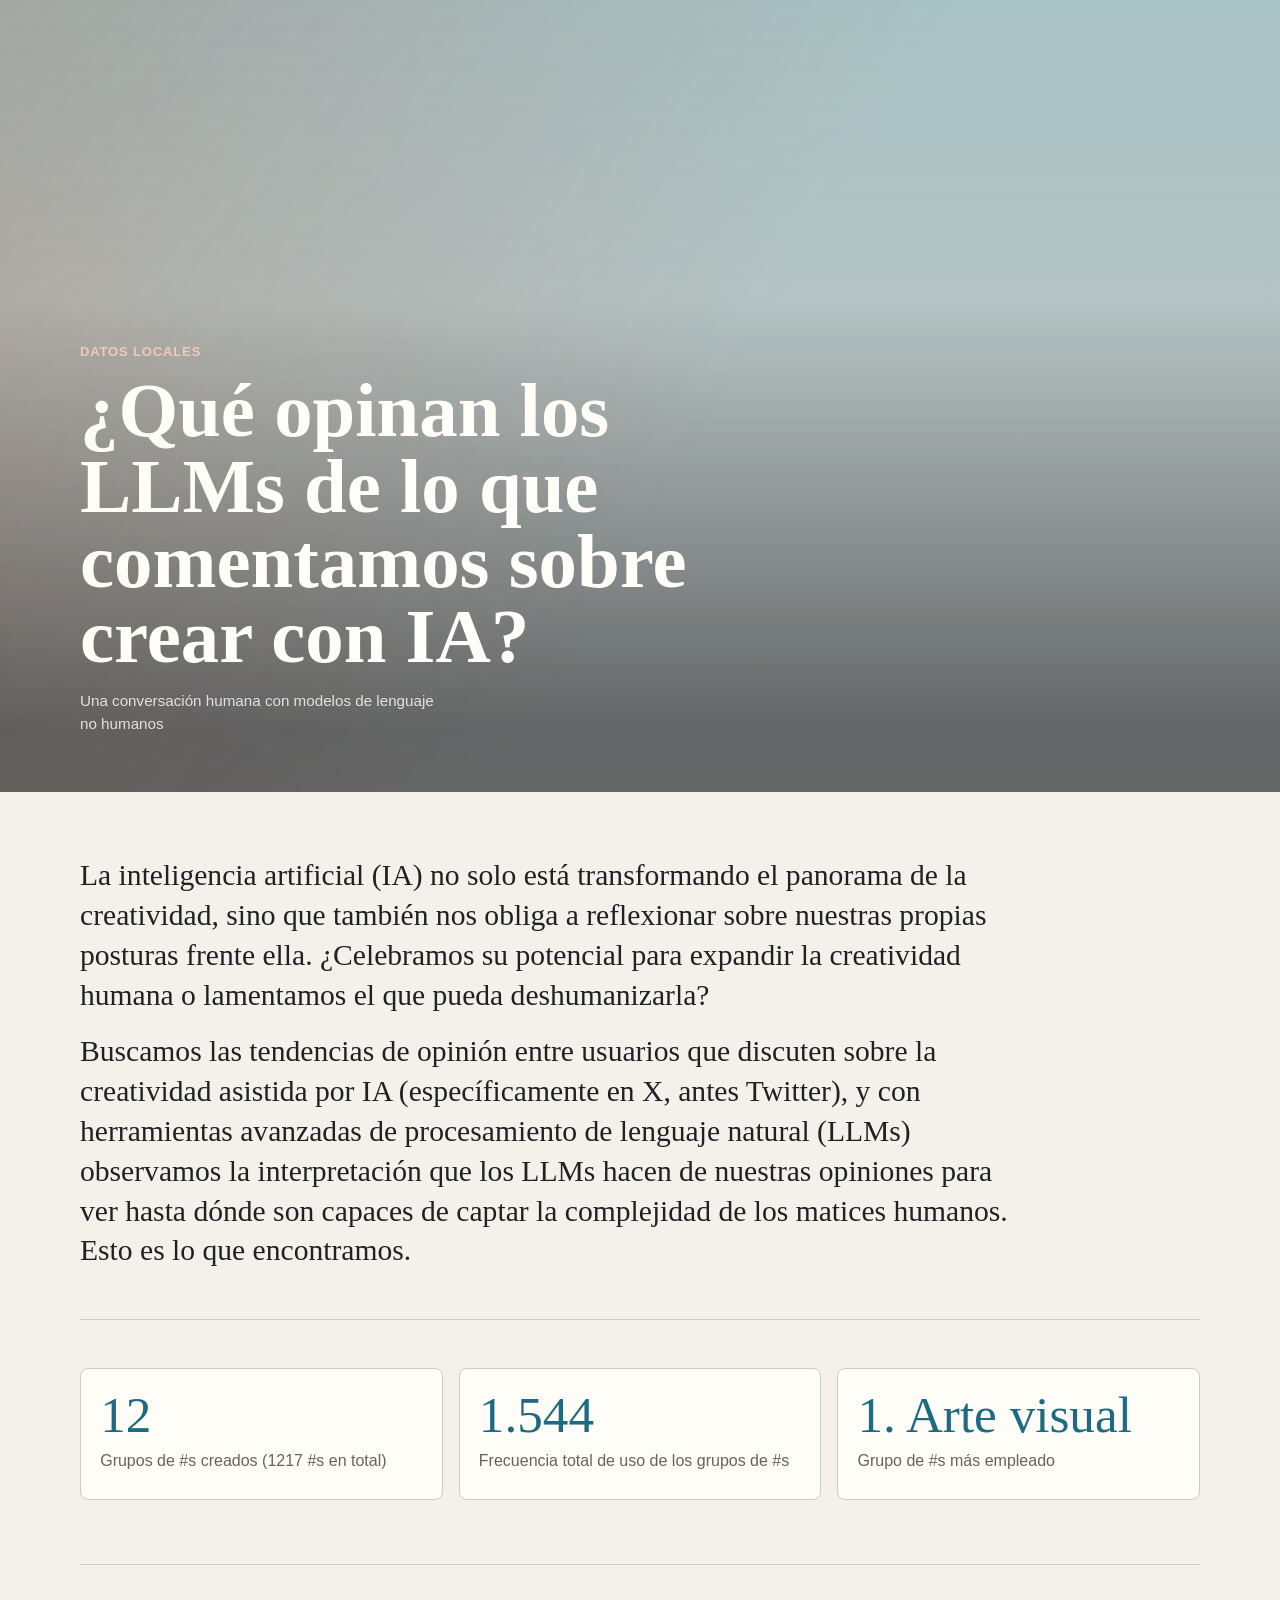
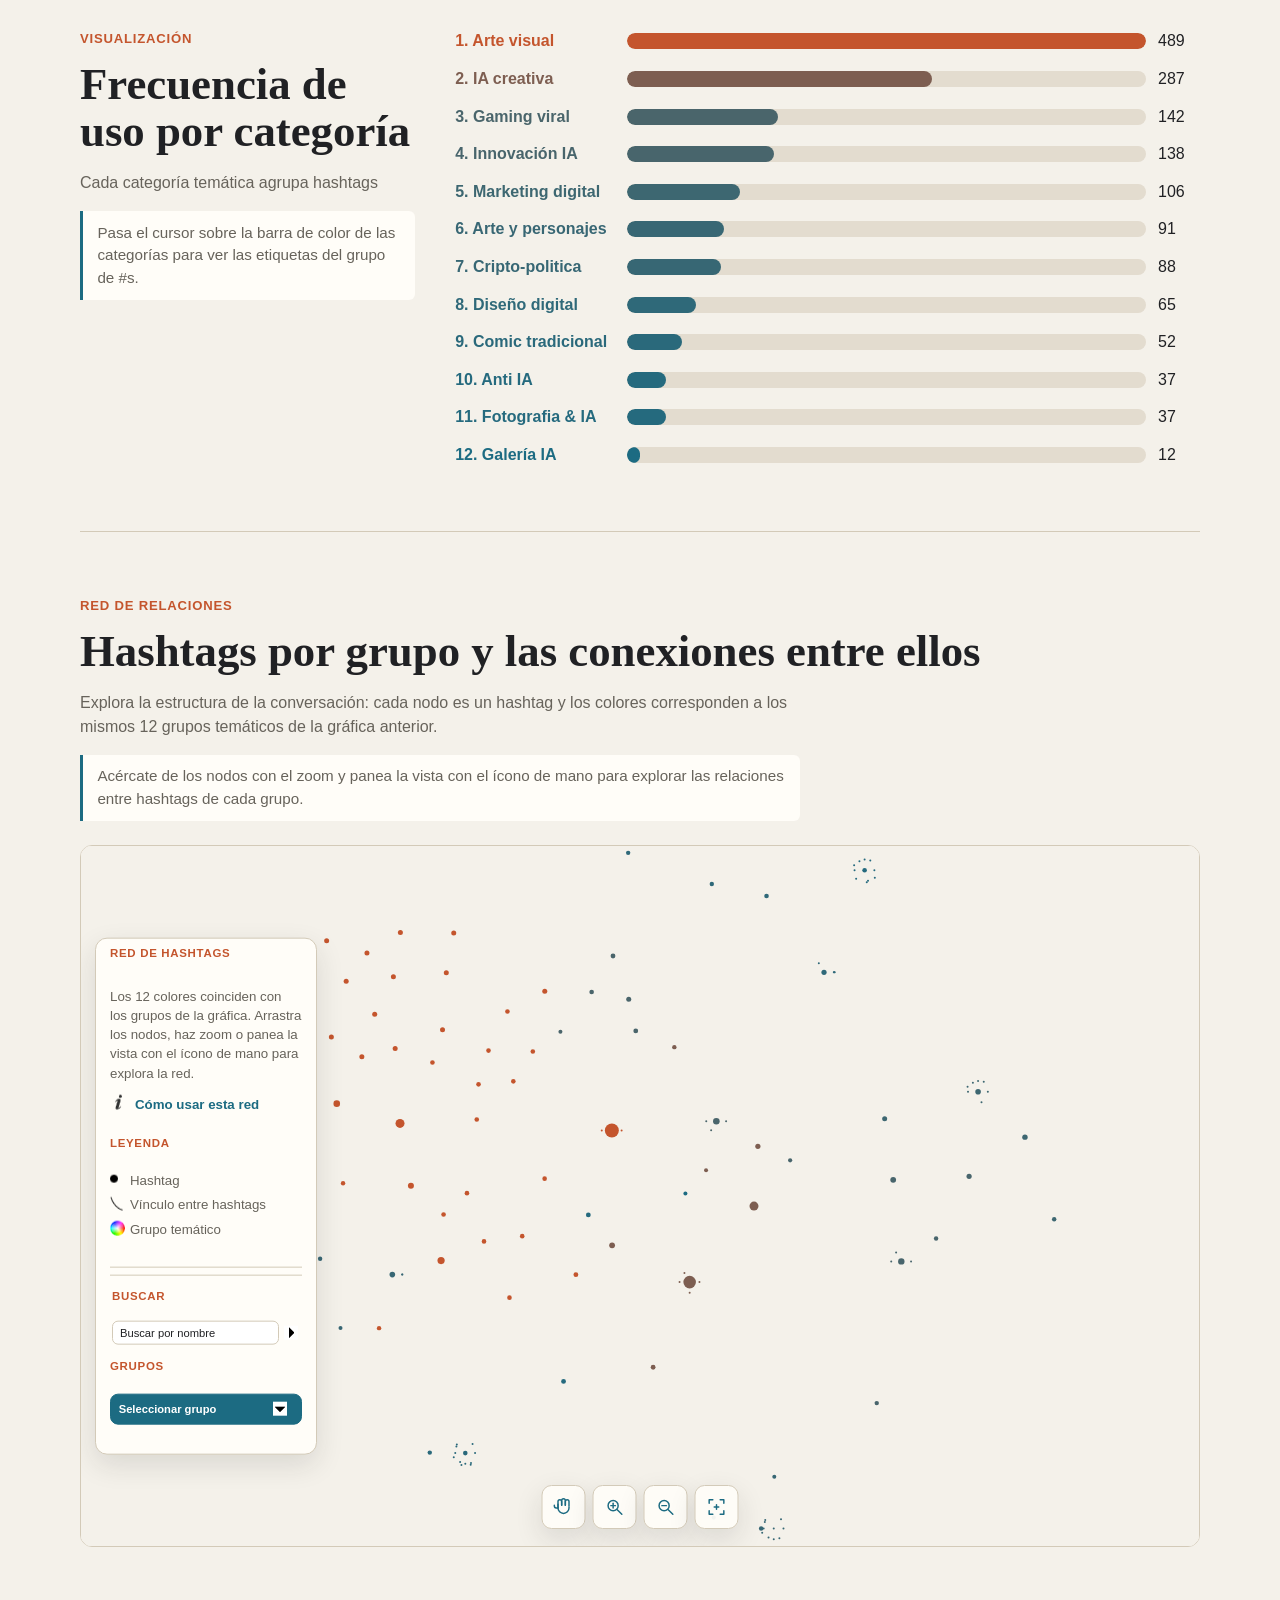
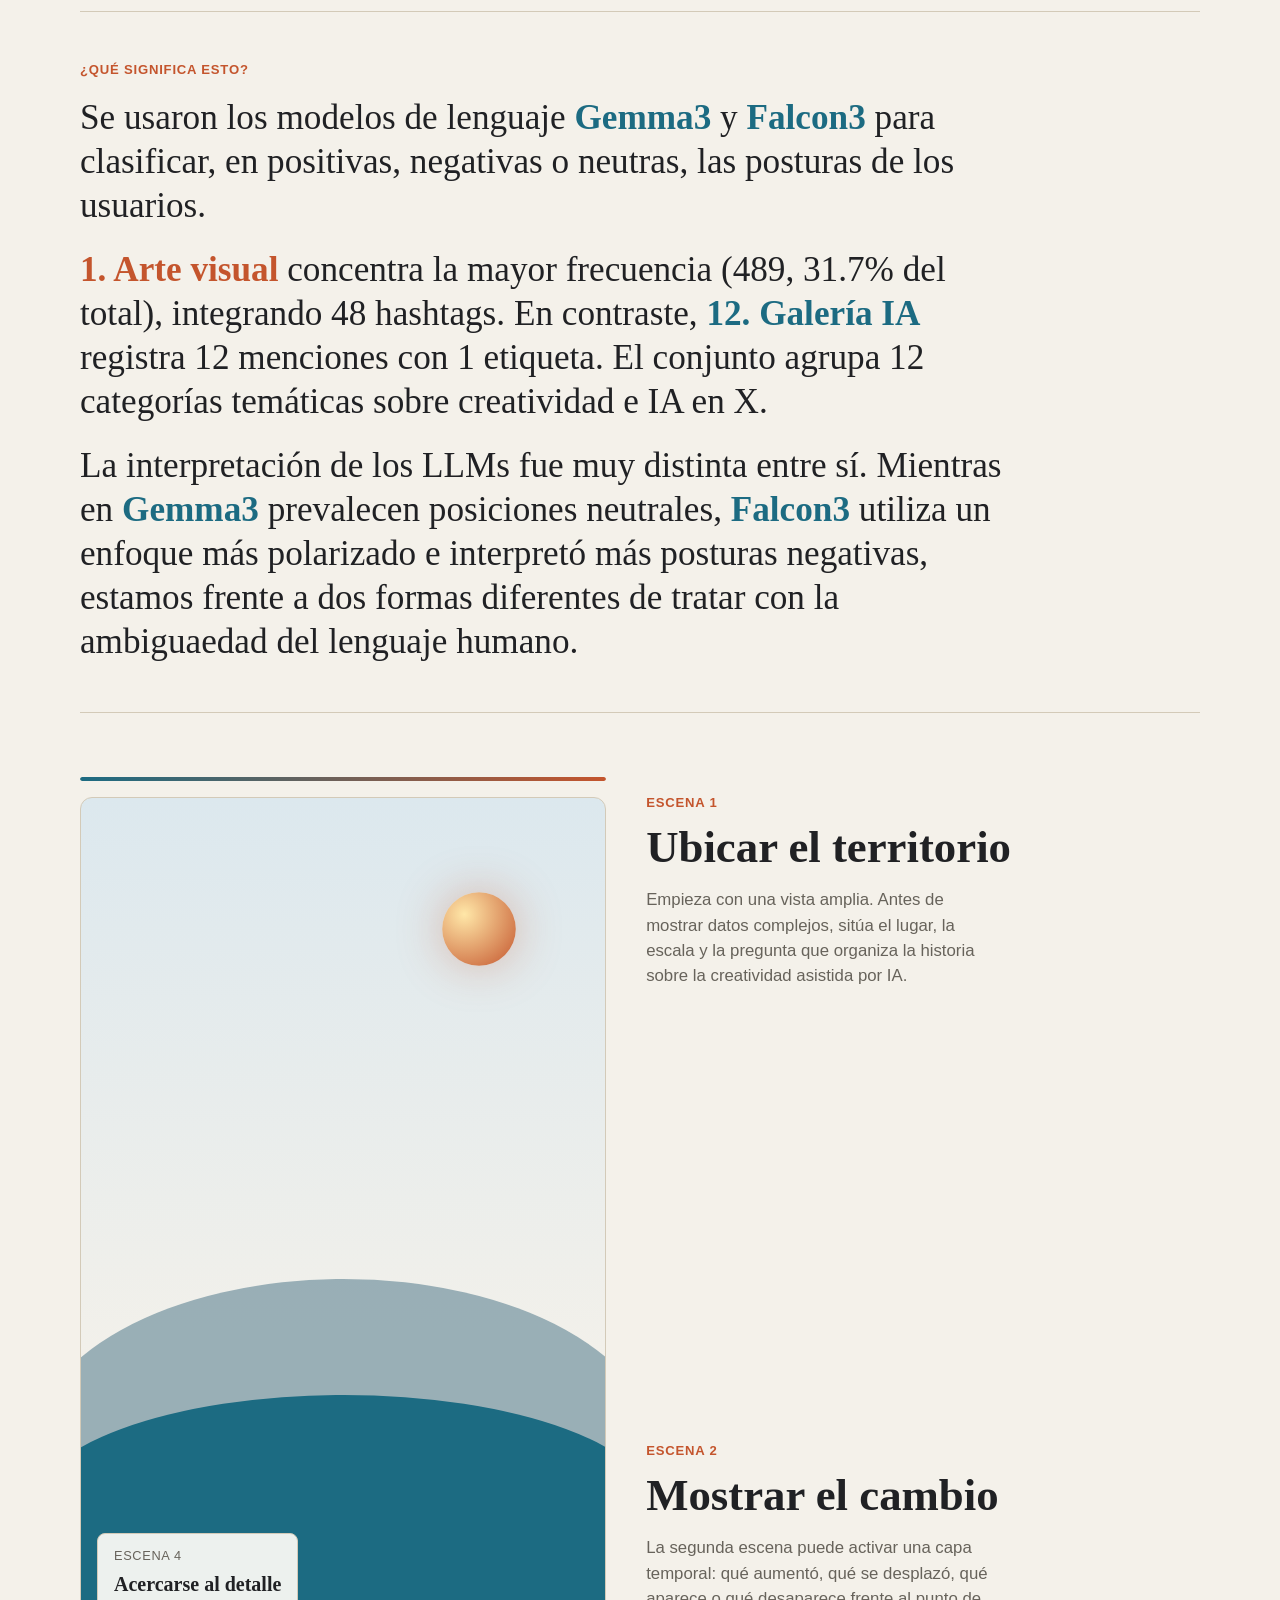
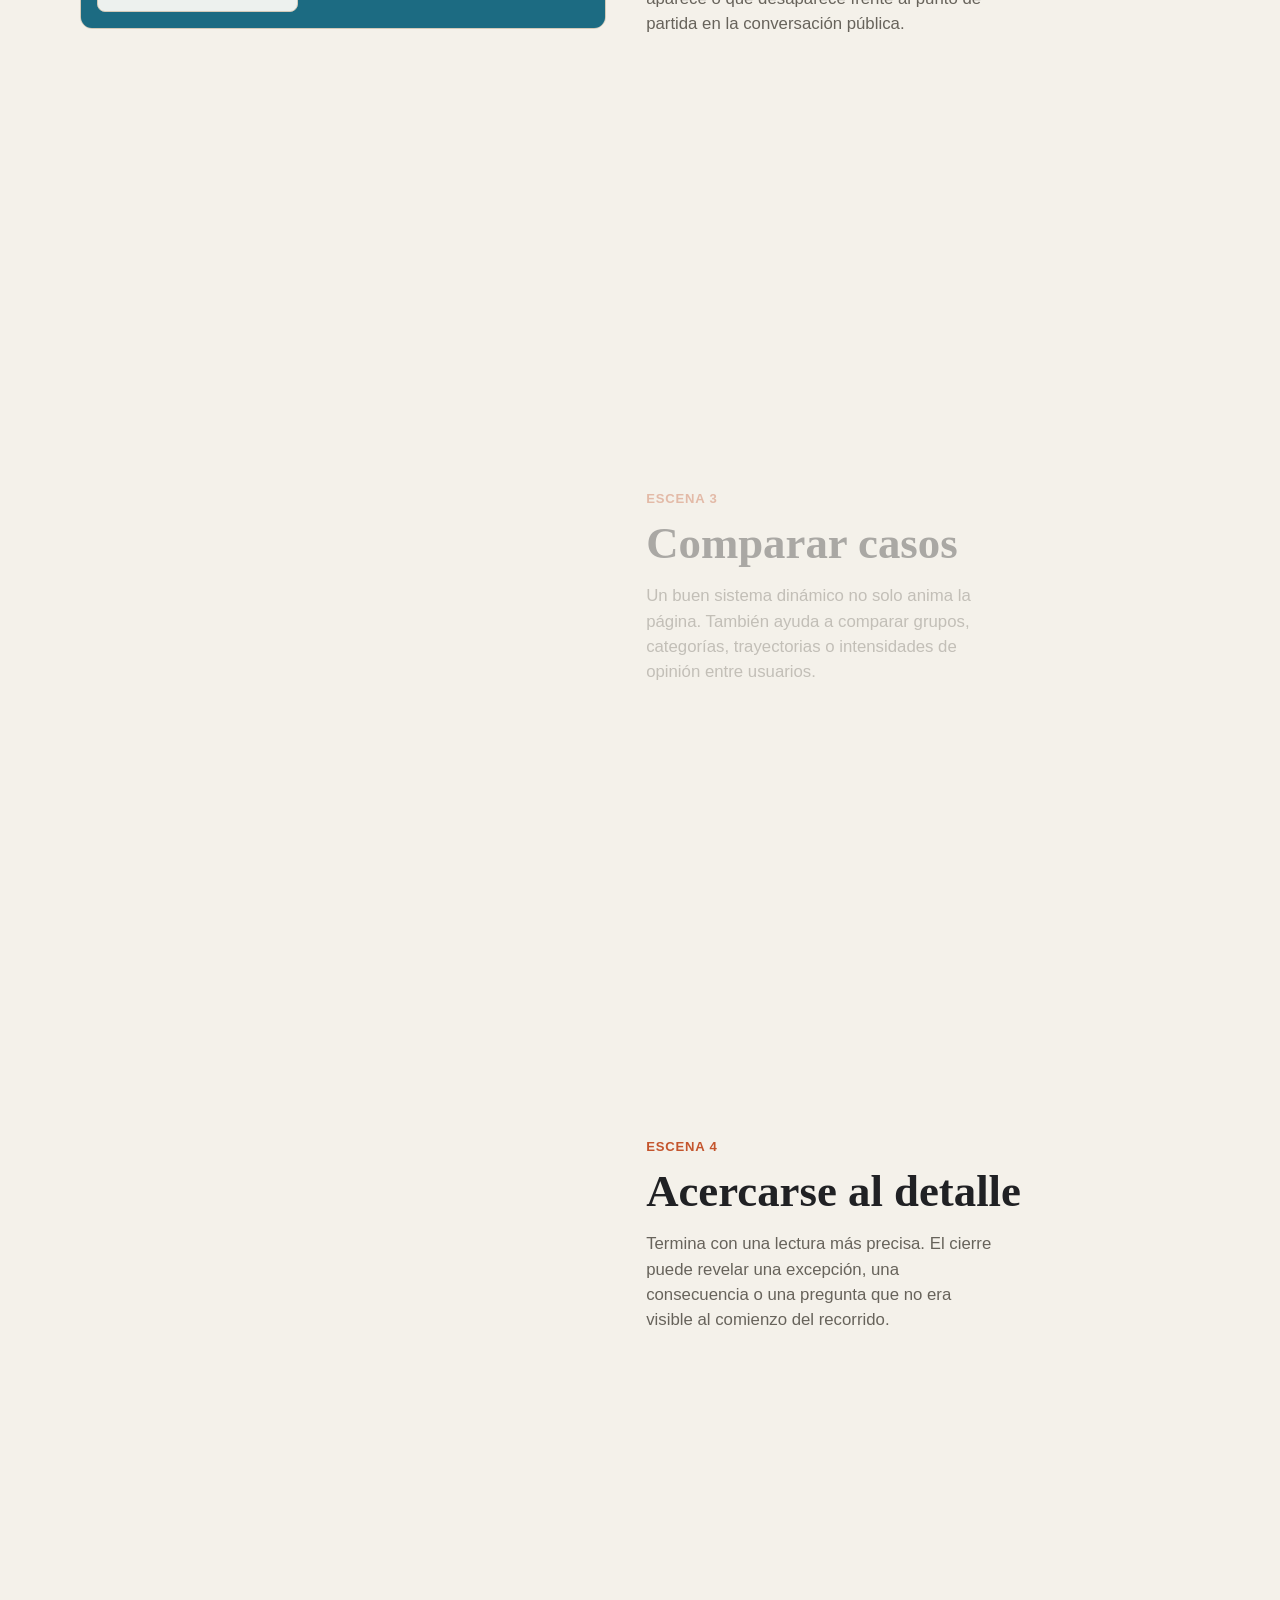
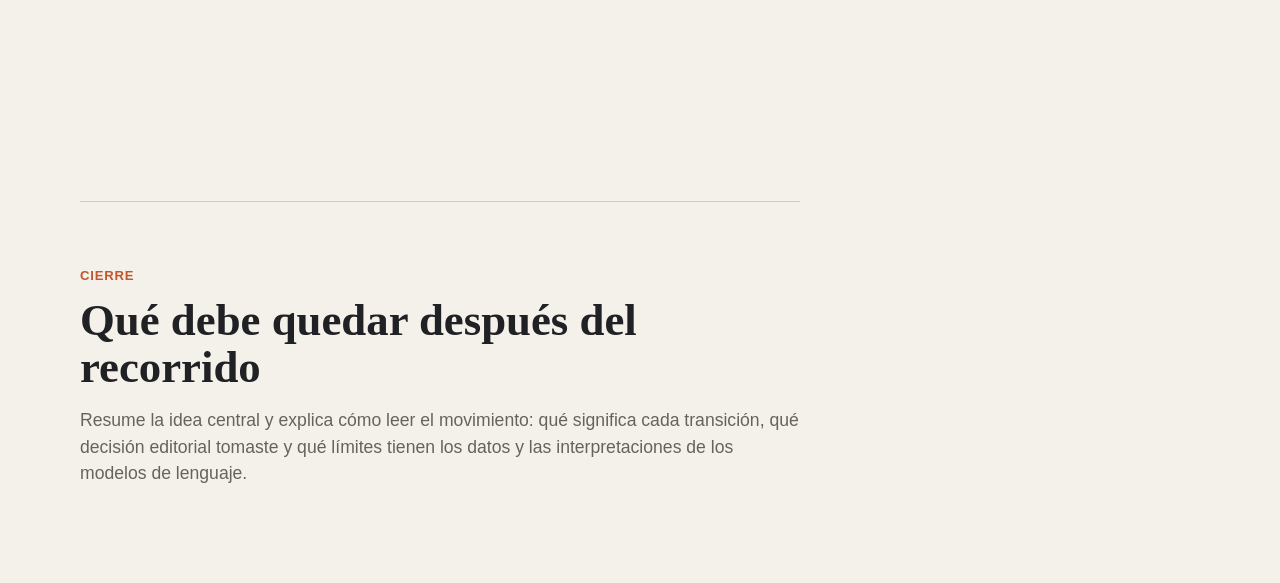
==== commit b8c9cc1f: "Mejora en la presentación de datos y narrativa visual Se optimizó la integración de templates para e" ====
--- a/index.html
+++ b/index.html
@@ -49,7 +49,7 @@
       <section class="contenedor-viz">
         <div>
           <p class="etiqueta">Visualización</p>
-          <h2>Valores por categoría</h2>
+          <h2>Frecuencia de uso por categoría</h2>
           <p>
             Cada categoría temática agrupa hashtags
           </p>
@@ -58,6 +58,24 @@
           </p>
         </div>
         <div id="grafica" class="grafica" aria-live="polite"></div>
+      </section>
+
+      <section class="contenedor-red" aria-label="Red interactiva de hashtags">
+        <p class="etiqueta">Red de relaciones</p>
+        <h2>Hashtags por grupo y las conexiones entre ellos</h2>
+        <p>
+          Explora la estructura de la conversación: cada nodo es un hashtag y los colores corresponden a los
+          mismos 12 grupos temáticos de la gráfica anterior.
+        </p>
+        <p class="texto-apoyo">
+          Acércate de los nodos con el zoom y panea la vista con el ícono de mano para explorar las relaciones entre hashtags de cada grupo.
+        </p>
+        <iframe
+          class="modulo-red-frame"
+          src="network/embed.html"
+          title="Red interactiva de hashtags y categorías"
+          loading="lazy"
+        ></iframe>
       </section>
 
       <section class="bloque-lectura">
--- a/style.css
+++ b/style.css
@@ -177,6 +177,33 @@
   padding: 4rem 0;
   border-top: 1px solid var(--linea);
   border-bottom: 1px solid var(--linea);
+}
+
+.contenedor-red {
+  padding: 4rem 0;
+  border-bottom: 1px solid var(--linea);
+}
+
+.contenedor-red > p:not(.etiqueta):not(.texto-apoyo) {
+  max-width: 720px;
+  margin-top: 1rem;
+  color: var(--muted);
+  font-size: var(--tam-cuerpo-alt);
+}
+
+.contenedor-red h2 {
+  margin-top: 0.25rem;
+}
+
+.modulo-red-frame {
+  display: block;
+  width: 100%;
+  min-height: min(78vh, 820px);
+  height: 78vh;
+  margin-top: 1.5rem;
+  border: 1px solid var(--linea);
+  border-radius: 12px;
+  background: var(--fondo);
 }
 
 .contenedor-viz p:not(.etiqueta):not(.texto-apoyo) {
@@ -571,6 +598,11 @@
     grid-template-columns: 1fr;
   }
 
+  .modulo-red-frame {
+    min-height: 62vh;
+    height: 62vh;
+  }
+
   .barra {
     grid-template-columns: 1fr;
     gap: 0.35rem;
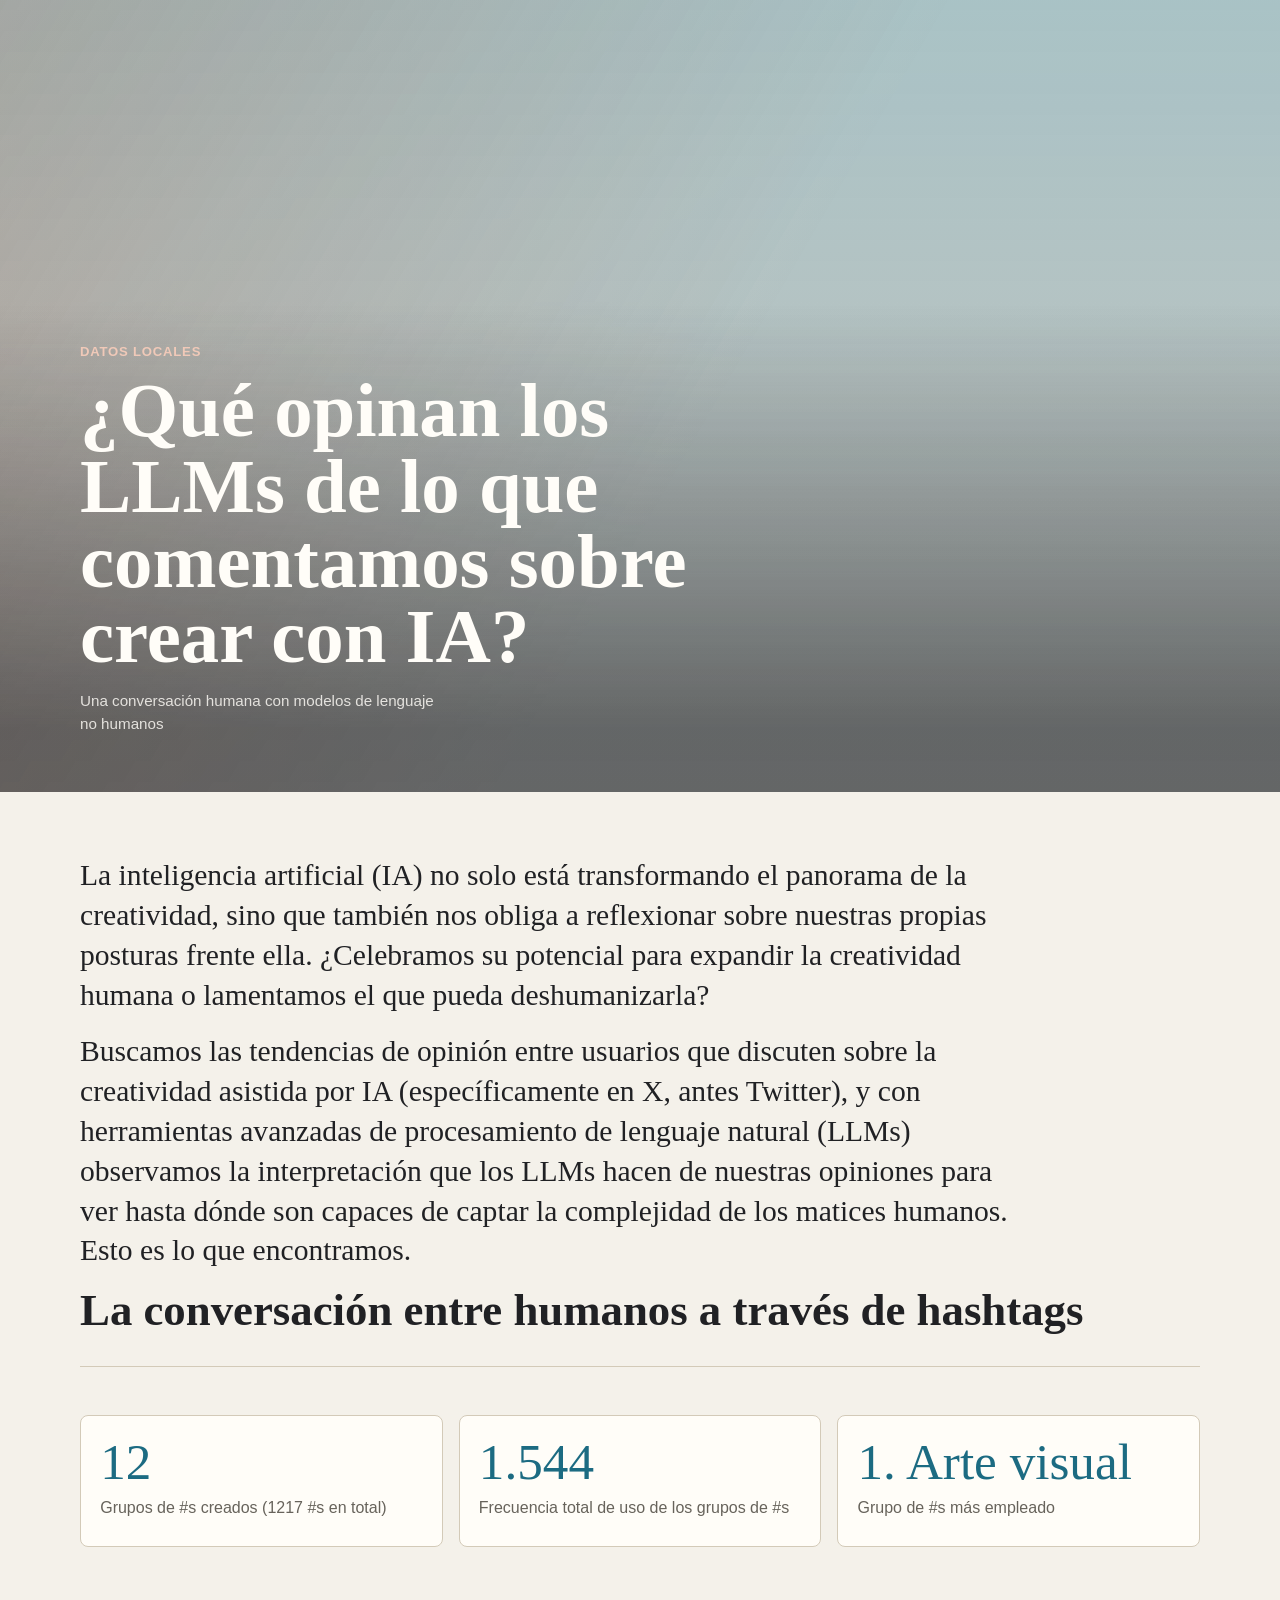
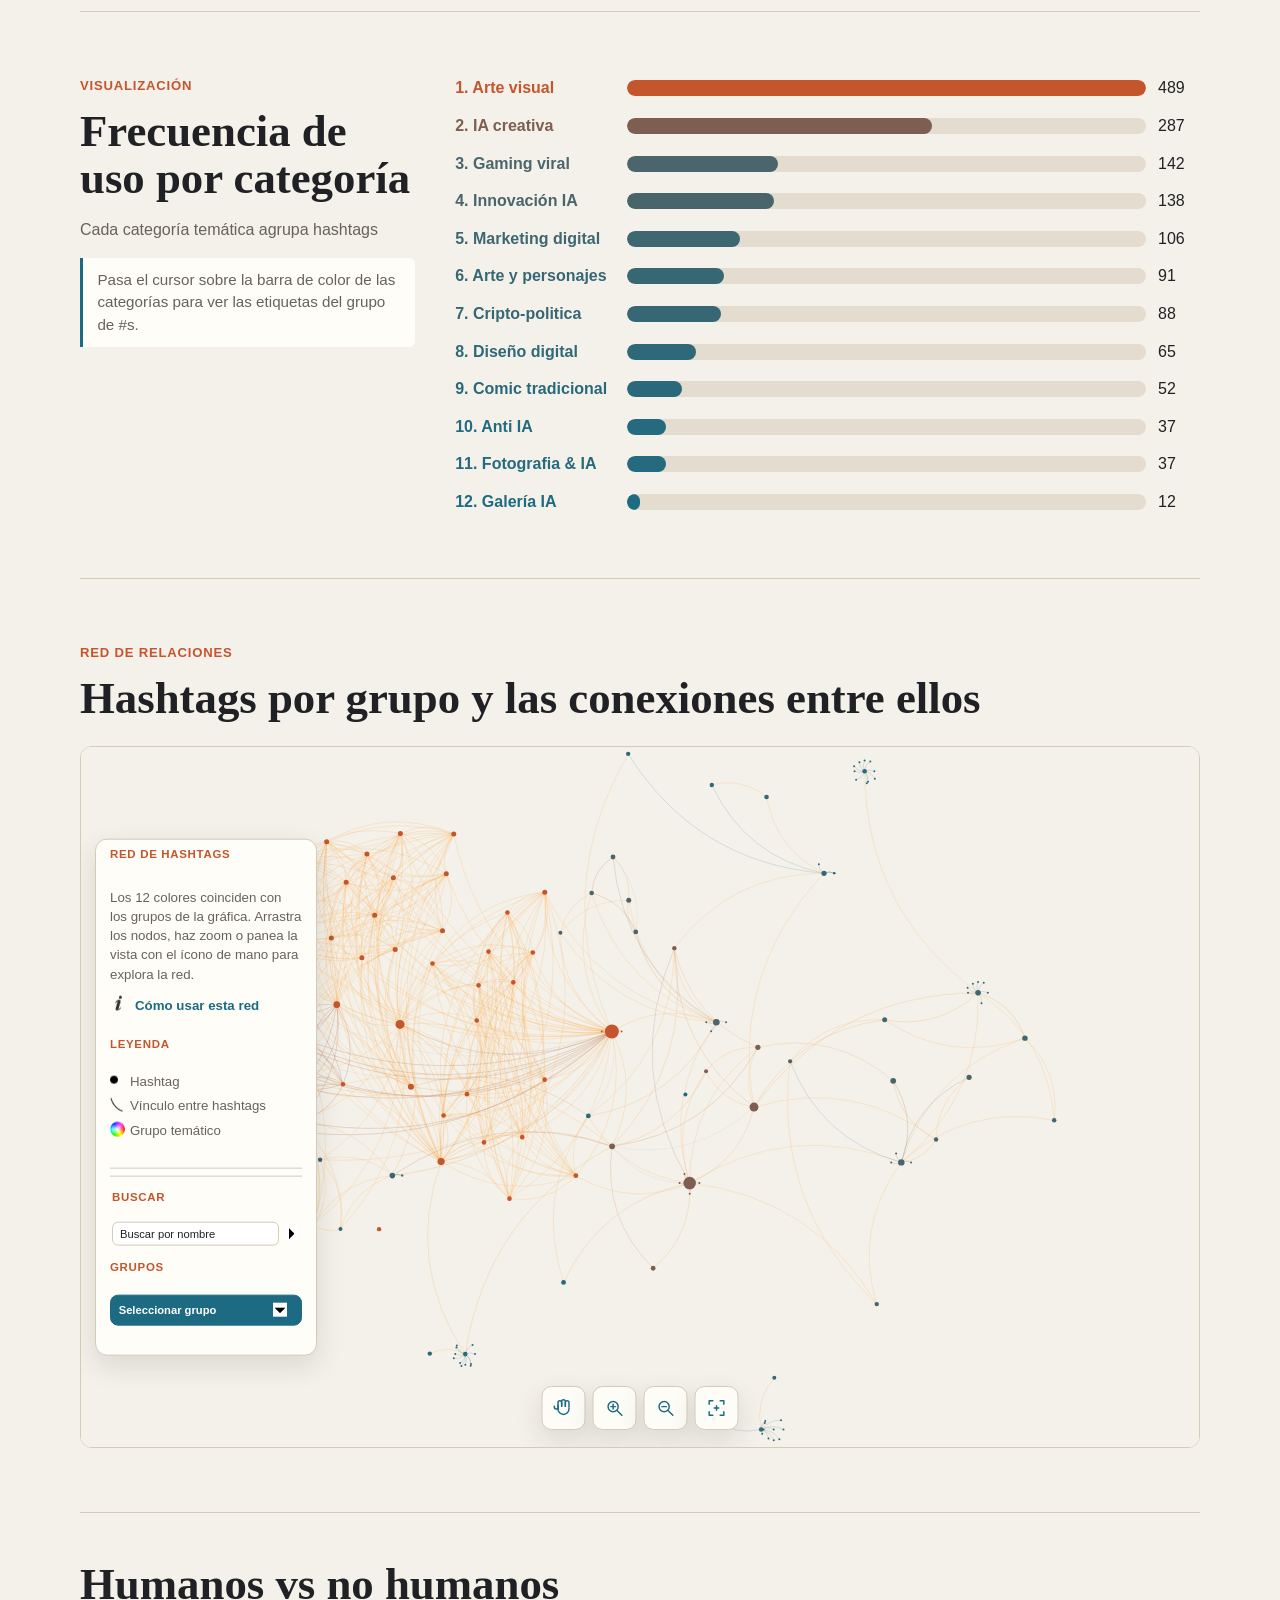
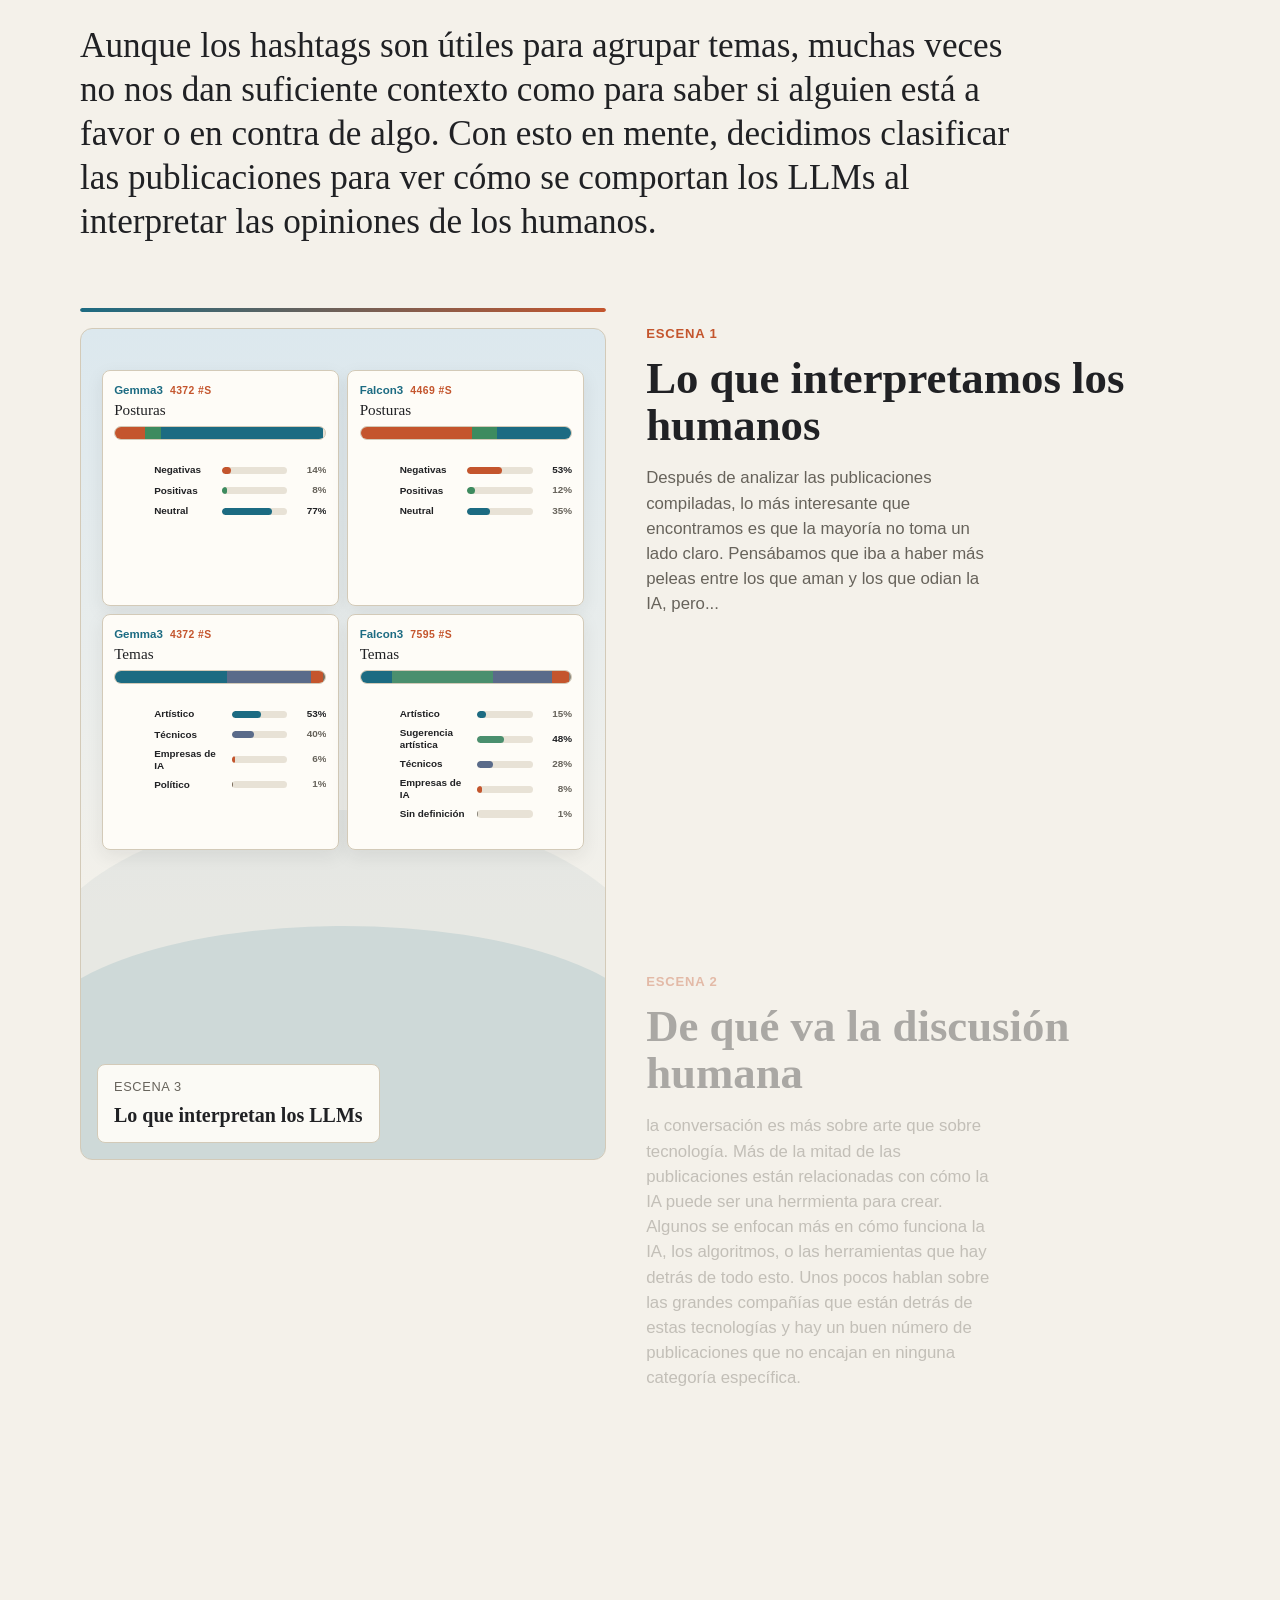
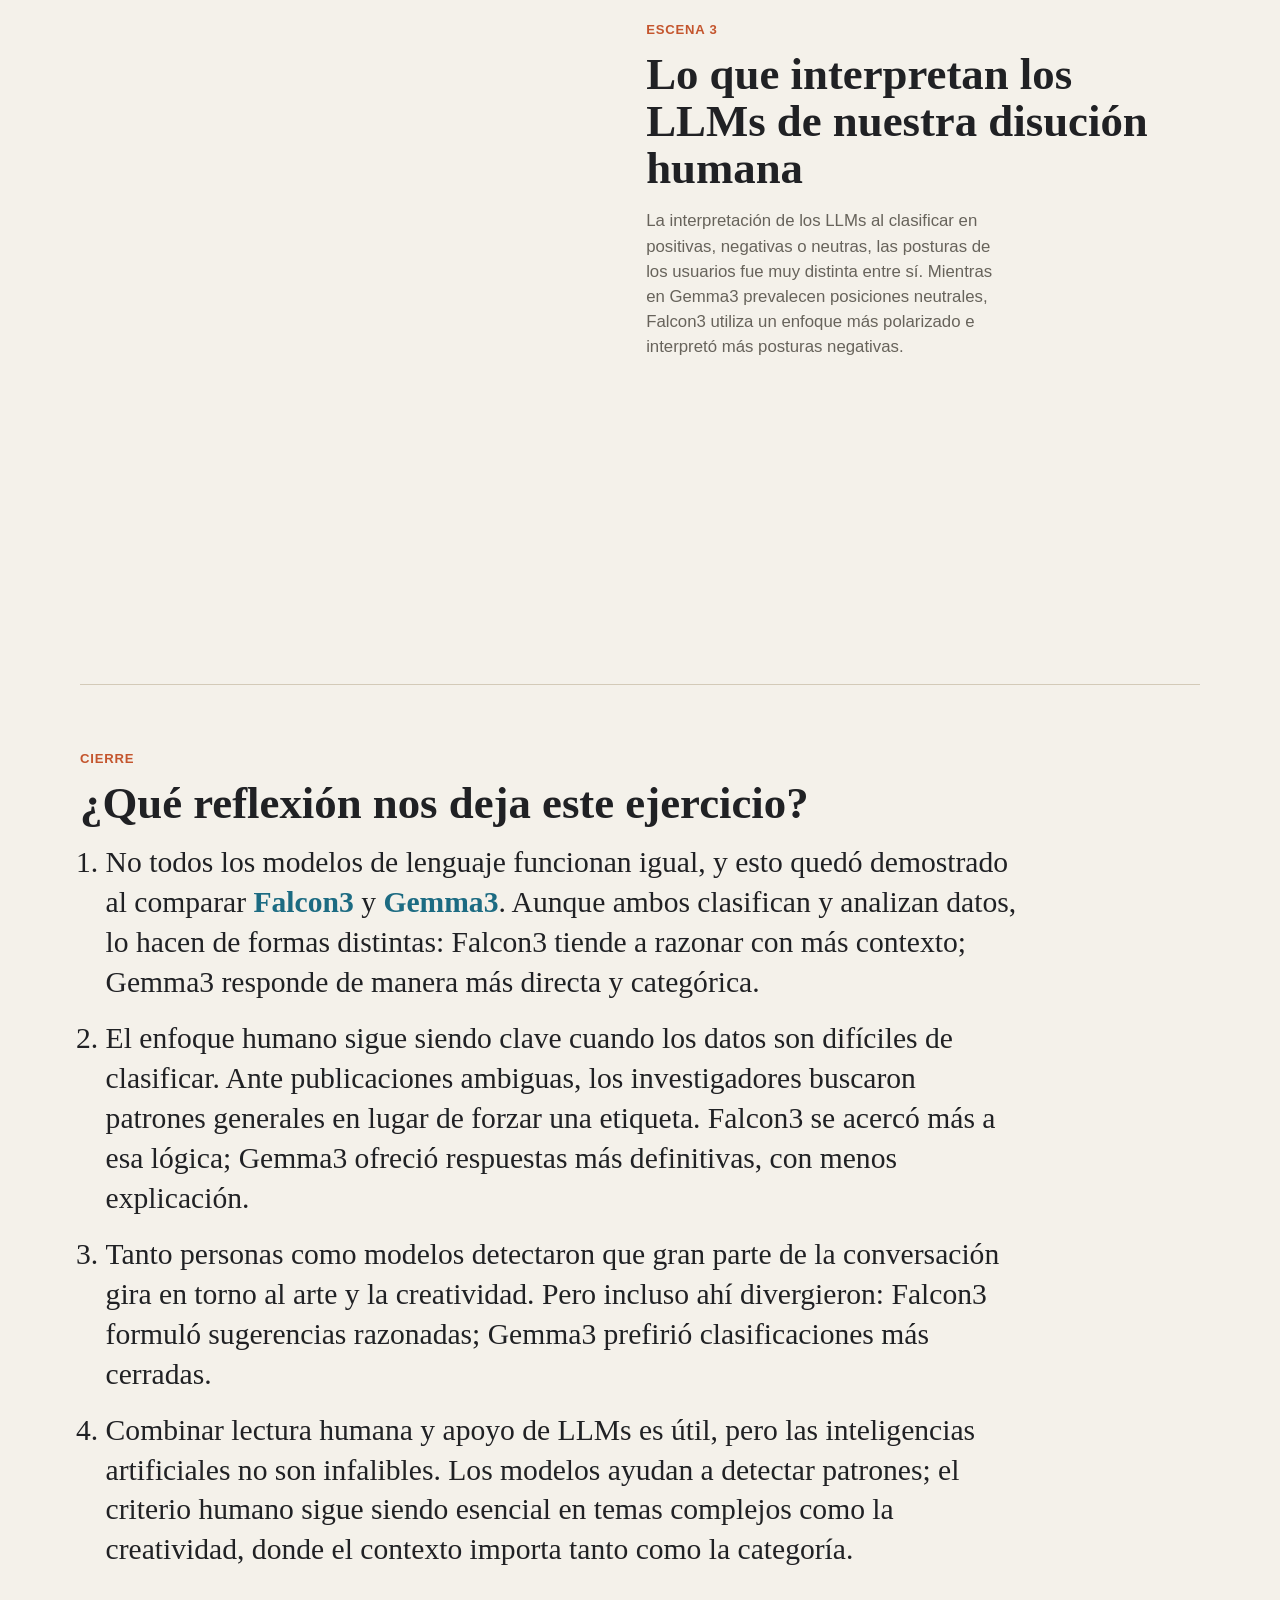
==== commit 38bd6f50: "Primera versión final integra mapa de redes interactivo y narrativa paralela con los datos de anális" ====
--- a/index.html
+++ b/index.html
@@ -29,6 +29,7 @@
           Buscamos las tendencias de opinión entre usuarios que discuten sobre la creatividad asistida por IA (específicamente en X, antes Twitter), y con herramientas avanzadas de procesamiento de lenguaje natural
           (LLMs) observamos la interpretación que los LLMs hacen de nuestras opiniones para ver hasta dónde son capaces de captar la complejidad de los matices humanos. Esto es lo que encontramos.
         </p>
+        <h2>La conversación entre humanos a través de hashtags</h2>
       </section>
 
       <section class="panel-resumen" aria-label="Resumen de datos">
@@ -63,13 +64,6 @@
       <section class="contenedor-red" aria-label="Red interactiva de hashtags">
         <p class="etiqueta">Red de relaciones</p>
         <h2>Hashtags por grupo y las conexiones entre ellos</h2>
-        <p>
-          Explora la estructura de la conversación: cada nodo es un hashtag y los colores corresponden a los
-          mismos 12 grupos temáticos de la gráfica anterior.
-        </p>
-        <p class="texto-apoyo">
-          Acércate de los nodos con el zoom y panea la vista con el ícono de mano para explorar las relaciones entre hashtags de cada grupo.
-        </p>
         <iframe
           class="modulo-red-frame"
           src="network/embed.html"
@@ -79,16 +73,10 @@
       </section>
 
       <section class="bloque-lectura">
-        <p class="etiqueta">¿Qué significa esto?</p>
+        <h2>Humanos vs no humanos</h2>
         <p class="lectura">
-          Se usaron los modelos de lenguaje <span class="mencion-llm">Gemma3</span> y
-          <span class="mencion-llm">Falcon3</span> para clasificar, en positivas, negativas o neutras, las posturas de los usuarios.
+          Aunque los hashtags son útiles para agrupar temas, muchas veces no nos dan suficiente contexto como para saber si alguien está a favor o en contra de algo. Con esto en mente, decidimos clasificar las publicaciones para ver cómo se comportan los LLMs al interpretar las opiniones de los humanos.
         </p>
-        <p id="lectura" class="lectura">Cargando datos...</p>
-        <p class="lectura">
-          La interpretación de los LLMs fue muy distinta entre sí. Mientras en <span class="mencion-llm">Gemma3</span> prevalecen posiciones neutrales, <span class="mencion-llm">Falcon3</span> utiliza un enfoque más polarizado e interpretó más posturas negativas, estamos frente a dos formas diferentes de tratar con la ambiguaedad del lenguaje humano.
-        </p>
-      </section>
 
       <section class="relato" aria-label="Relato con paralaje">
         <div class="escena" aria-hidden="true">
@@ -101,75 +89,277 @@
             <div class="montana montana-fondo"></div>
             <div class="montana montana-frente"></div>
 
-            <div class="mapa">
-              <span class="zona zona-a"></span>
-              <span class="zona zona-b"></span>
-              <span class="zona zona-c"></span>
-              <span class="punto punto-a"></span>
-              <span class="punto punto-b"></span>
-              <span class="punto punto-c"></span>
+            <div class="grafico-llms" role="img" aria-label="Comparación Gemma3 y Falcon3 en posturas y temas">
+              <div class="grafico-llms-grid">
+                <article class="panel-llm">
+                  <header class="panel-llm-encabezado">
+                    <p class="panel-llm-modelo"><span class="mencion-llm">Gemma3</span></p>
+                    <p class="panel-llm-muestra">4372 #s</p>
+                    <p class="panel-llm-subtitulo">Posturas</p>
+                  </header>
+                  <div class="panel-llm-apilado">
+                    <span class="segmento segmento-negativa" style="width: 14%" title="Negativas 14%"></span>
+                    <span class="segmento segmento-positiva" style="width: 8%" title="Positivas 8%"></span>
+                    <span class="segmento segmento-neutral" style="width: 77%" title="Neutral 77%"></span>
+                  </div>
+                  <ul class="panel-llm-lista">
+                    <li class="postura postura-negativa">
+                      <span class="postura-nombre">Negativas</span>
+                      <span class="postura-riel" aria-hidden="true"><span style="width: 14%"></span></span>
+                      <span class="postura-pct">14%</span>
+                    </li>
+                    <li class="postura postura-positiva">
+                      <span class="postura-nombre">Positivas</span>
+                      <span class="postura-riel" aria-hidden="true"><span style="width: 8%"></span></span>
+                      <span class="postura-pct">8%</span>
+                    </li>
+                    <li class="postura postura-neutral postura-destacada">
+                      <span class="postura-nombre">Neutral</span>
+                      <span class="postura-riel" aria-hidden="true"><span style="width: 77%"></span></span>
+                      <span class="postura-pct">77%</span>
+                    </li>
+                  </ul>
+                </article>
+
+                <article class="panel-llm">
+                  <header class="panel-llm-encabezado">
+                    <p class="panel-llm-modelo"><span class="mencion-llm">Falcon3</span></p>
+                    <p class="panel-llm-muestra">4469 #s</p>
+                    <p class="panel-llm-subtitulo">Posturas</p>
+                  </header>
+                  <div class="panel-llm-apilado">
+                    <span class="segmento segmento-negativa" style="width: 53%" title="Negativas 53%"></span>
+                    <span class="segmento segmento-positiva" style="width: 12%" title="Positivas 12%"></span>
+                    <span class="segmento segmento-neutral" style="width: 35%" title="Neutral 35%"></span>
+                  </div>
+                  <ul class="panel-llm-lista">
+                    <li class="postura postura-negativa postura-destacada">
+                      <span class="postura-nombre">Negativas</span>
+                      <span class="postura-riel" aria-hidden="true"><span style="width: 53%"></span></span>
+                      <span class="postura-pct">53%</span>
+                    </li>
+                    <li class="postura postura-positiva">
+                      <span class="postura-nombre">Positivas</span>
+                      <span class="postura-riel" aria-hidden="true"><span style="width: 12%"></span></span>
+                      <span class="postura-pct">12%</span>
+                    </li>
+                    <li class="postura postura-neutral">
+                      <span class="postura-nombre">Neutral</span>
+                      <span class="postura-riel" aria-hidden="true"><span style="width: 35%"></span></span>
+                      <span class="postura-pct">35%</span>
+                    </li>
+                  </ul>
+                </article>
+
+                <article class="panel-llm">
+                  <header class="panel-llm-encabezado">
+                    <p class="panel-llm-modelo"><span class="mencion-llm">Gemma3</span></p>
+                    <p class="panel-llm-muestra">4372 #s</p>
+                    <p class="panel-llm-subtitulo">Temas</p>
+                  </header>
+                  <div class="panel-llm-apilado">
+                    <span class="segmento segmento-arte" style="width: 53%" title="Artístico 53%"></span>
+                    <span class="segmento segmento-tecnico" style="width: 40%" title="Técnicos 40%"></span>
+                    <span class="segmento segmento-empresas" style="width: 6%" title="Empresas de IA 6%"></span>
+                    <span class="segmento segmento-politico" style="width: 1%" title="Político 1%"></span>
+                  </div>
+                  <ul class="panel-llm-lista">
+                    <li class="tema tema-arte tema-destacado">
+                      <span class="tema-nombre">Artístico</span>
+                      <span class="tema-riel" aria-hidden="true"><span style="width: 53%"></span></span>
+                      <span class="tema-pct">53%</span>
+                    </li>
+                    <li class="tema tema-tecnico">
+                      <span class="tema-nombre">Técnicos</span>
+                      <span class="tema-riel" aria-hidden="true"><span style="width: 40%"></span></span>
+                      <span class="tema-pct">40%</span>
+                    </li>
+                    <li class="tema tema-empresas">
+                      <span class="tema-nombre">Empresas de IA</span>
+                      <span class="tema-riel" aria-hidden="true"><span style="width: 6%"></span></span>
+                      <span class="tema-pct">6%</span>
+                    </li>
+                    <li class="tema tema-politico">
+                      <span class="tema-nombre">Político</span>
+                      <span class="tema-riel" aria-hidden="true"><span style="width: 1%"></span></span>
+                      <span class="tema-pct">1%</span>
+                    </li>
+                  </ul>
+                </article>
+
+                <article class="panel-llm">
+                  <header class="panel-llm-encabezado">
+                    <p class="panel-llm-modelo"><span class="mencion-llm">Falcon3</span></p>
+                    <p class="panel-llm-muestra">7595 #s</p>
+                    <p class="panel-llm-subtitulo">Temas</p>
+                  </header>
+                  <div class="panel-llm-apilado">
+                    <span class="segmento segmento-arte" style="width: 15%" title="Artístico 15%"></span>
+                    <span class="segmento segmento-sugerencia" style="width: 48%" title="Sugerencia artística 48%"></span>
+                    <span class="segmento segmento-tecnico" style="width: 28%" title="Técnicos 28%"></span>
+                    <span class="segmento segmento-empresas" style="width: 8%" title="Empresas de IA 8%"></span>
+                    <span class="segmento segmento-indefinido" style="width: 1%" title="Sin definición 1%"></span>
+                  </div>
+                  <ul class="panel-llm-lista">
+                    <li class="tema tema-arte">
+                      <span class="tema-nombre">Artístico</span>
+                      <span class="tema-riel" aria-hidden="true"><span style="width: 15%"></span></span>
+                      <span class="tema-pct">15%</span>
+                    </li>
+                    <li class="tema tema-sugerencia tema-destacado">
+                      <span class="tema-nombre">Sugerencia artística</span>
+                      <span class="tema-riel" aria-hidden="true"><span style="width: 48%"></span></span>
+                      <span class="tema-pct">48%</span>
+                    </li>
+                    <li class="tema tema-tecnico">
+                      <span class="tema-nombre">Técnicos</span>
+                      <span class="tema-riel" aria-hidden="true"><span style="width: 28%"></span></span>
+                      <span class="tema-pct">28%</span>
+                    </li>
+                    <li class="tema tema-empresas">
+                      <span class="tema-nombre">Empresas de IA</span>
+                      <span class="tema-riel" aria-hidden="true"><span style="width: 8%"></span></span>
+                      <span class="tema-pct">8%</span>
+                    </li>
+                    <li class="tema tema-indefinido">
+                      <span class="tema-nombre">Sin definición</span>
+                      <span class="tema-riel" aria-hidden="true"><span style="width: 1%"></span></span>
+                      <span class="tema-pct">1%</span>
+                    </li>
+                  </ul>
+                </article>
+              </div>
             </div>
 
-            <div class="grafico-escena">
-              <span style="--alto: 34%"></span>
-              <span style="--alto: 58%"></span>
-              <span style="--alto: 76%"></span>
-              <span style="--alto: 46%"></span>
+            <div class="grafico-posturas" role="img" aria-label="De 711 publicaciones: Neutral 86%, Negativas 8%, Positivas 6%">
+              <header class="grafico-posturas-encabezado">
+                <p class="grafico-posturas-muestra">711 publicaciones</p>
+                <p class="grafico-posturas-subtitulo">Posturas en la conversación</p>
+              </header>
+
+              <div class="grafico-posturas-apilado">
+                <span class="segmento segmento-neutral" style="width: 86%" title="Neutral 86%"></span>
+                <span class="segmento segmento-negativa" style="width: 8%" title="Negativas 8%"></span>
+                <span class="segmento segmento-positiva" style="width: 6%" title="Positivas 6%"></span>
+              </div>
+
+              <ul class="grafico-posturas-lista">
+                <li class="postura postura-neutral">
+                  <span class="postura-nombre">Neutral</span>
+                  <span class="postura-riel" aria-hidden="true"><span style="width: 86%"></span></span>
+                  <span class="postura-pct">86%</span>
+                </li>
+                <li class="postura postura-negativa">
+                  <span class="postura-nombre">Negativas</span>
+                  <span class="postura-riel" aria-hidden="true"><span style="width: 8%"></span></span>
+                  <span class="postura-pct">8%</span>
+                </li>
+                <li class="postura postura-positiva">
+                  <span class="postura-nombre">Positivas</span>
+                  <span class="postura-riel" aria-hidden="true"><span style="width: 6%"></span></span>
+                  <span class="postura-pct">6%</span>
+                </li>
+              </ul>
+            </div>
+
+            <div class="grafico-temas" role="img" aria-label="De 5337 publicaciones: Arte y creatividad 56%, Aspectos técnicos 17%, Empresas de IA 4%, Sin definición clara 22%">
+              <header class="grafico-temas-encabezado">
+                <p class="grafico-temas-muestra">5337 publicaciones</p>
+                <p class="grafico-temas-subtitulo">Temas de la conversación</p>
+              </header>
+
+              <div class="grafico-temas-apilado">
+                <span class="segmento segmento-arte" style="width: 56%" title="Arte y creatividad 56%"></span>
+                <span class="segmento segmento-tecnico" style="width: 17%" title="Aspectos técnicos 17%"></span>
+                <span class="segmento segmento-empresas" style="width: 4%" title="Empresas de IA 4%"></span>
+                <span class="segmento segmento-indefinido" style="width: 22%" title="Sin definición clara 22%"></span>
+              </div>
+
+              <ul class="grafico-temas-lista">
+                <li class="tema tema-arte">
+                  <span class="tema-nombre">Arte y creatividad</span>
+                  <span class="tema-riel" aria-hidden="true"><span style="width: 56%"></span></span>
+                  <span class="tema-pct">56%</span>
+                </li>
+                <li class="tema tema-tecnico">
+                  <span class="tema-nombre">Aspectos técnicos</span>
+                  <span class="tema-riel" aria-hidden="true"><span style="width: 17%"></span></span>
+                  <span class="tema-pct">17%</span>
+                </li>
+                <li class="tema tema-empresas">
+                  <span class="tema-nombre">Empresas de IA</span>
+                  <span class="tema-riel" aria-hidden="true"><span style="width: 4%"></span></span>
+                  <span class="tema-pct">4%</span>
+                </li>
+                <li class="tema tema-indefinido">
+                  <span class="tema-nombre">Sin definición clara</span>
+                  <span class="tema-riel" aria-hidden="true"><span style="width: 22%"></span></span>
+                  <span class="tema-pct">22%</span>
+                </li>
+              </ul>
             </div>
 
             <div class="rotulo">
               <p id="rotulo-etapa">Escena 1</p>
-              <strong id="rotulo-titulo">Ubicar el territorio</strong>
+              <strong id="rotulo-titulo">Lo que interpretamos los humanos</strong>
             </div>
           </div>
         </div>
 
         <article class="pasos">
-          <section class="paso activo" data-escena="territorio" data-etapa="Escena 1" data-titulo="Ubicar el territorio">
+          <section class="paso activo" data-escena="territorio" data-etapa="Escena 1" data-titulo="Lo que interpretamos los humanos">
             <p class="etiqueta">Escena 1</p>
-            <h2>Ubicar el territorio</h2>
+            <h2>Lo que interpretamos los humanos</h2>
             <p>
-              Empieza con una vista amplia. Antes de mostrar datos complejos, sitúa el lugar, la
-              escala y la pregunta que organiza la historia sobre la creatividad asistida por IA.
+              Después de analizar las publicaciones compiladas, lo más interesante que encontramos es que la mayoría no toma un lado claro. Pensábamos que iba a haber más peleas entre los que aman y los que odian la IA, pero...
             </p>
           </section>
 
-          <section class="paso" data-escena="cambio" data-etapa="Escena 2" data-titulo="Mostrar el cambio">
+          <section class="paso" data-escena="cambio" data-etapa="Escena 2" data-titulo="De qué va la discusión humana">
             <p class="etiqueta">Escena 2</p>
-            <h2>Mostrar el cambio</h2>
+            <h2>De qué va la discusión humana</h2>
             <p>
-              La segunda escena puede activar una capa temporal: qué aumentó, qué se desplazó, qué aparece o qué desaparece frente al punto de partida en la conversación pública.
+              la conversación es más sobre arte que sobre tecnología. Más de la mitad de las publicaciones están relacionadas con cómo la IA puede ser una herrmienta para crear. Algunos se enfocan más en cómo funciona la IA, los algoritmos, o las herramientas que hay detrás de todo esto. Unos pocos hablan sobre las grandes compañías que están detrás de estas tecnologías y hay un buen número de publicaciones que no encajan en ninguna categoría específica.
             </p>
           </section>
 
-          <section class="paso" data-escena="contraste" data-etapa="Escena 3" data-titulo="Comparar casos">
+          <section class="paso" data-escena="contraste" data-etapa="Escena 3" data-titulo="Lo que interpretan los LLMs">
             <p class="etiqueta">Escena 3</p>
-            <h2>Comparar casos</h2>
+            <h2>Lo que interpretan los LLMs de nuestra disución humana</h2>
             <p>
-              Un buen sistema dinámico no solo anima la página. También ayuda a comparar grupos,
-              categorías, trayectorias o intensidades de opinión entre usuarios.
-            </p>
-          </section>
-
-          <section class="paso" data-escena="detalle" data-etapa="Escena 4" data-titulo="Acercarse al detalle">
-            <p class="etiqueta">Escena 4</p>
-            <h2>Acercarse al detalle</h2>
-            <p>
-              Termina con una lectura más precisa. El cierre puede revelar una excepción, una
-              consecuencia o una pregunta que no era visible al comienzo del recorrido.
+              La interpretación de los LLMs al clasificar en positivas, negativas o neutras, las posturas de los usuarios fue muy distinta entre sí. Mientras en Gemma3 prevalecen posiciones neutrales, Falcon3 utiliza un enfoque más polarizado e interpretó más posturas negativas.
             </p>
           </section>
         </article>
       </section>
 
-      <section class="cierre">
+      <section class="intro cierre">
         <p class="etiqueta">Cierre</p>
-        <h2>Qué debe quedar después del recorrido</h2>
-        <p>
-          Resume la idea central y explica cómo leer el movimiento: qué significa cada transición,
-          qué decisión editorial tomaste y qué límites tienen los datos y las interpretaciones de los
-          modelos de lenguaje.
-        </p>
+        <h2>¿Qué reflexión nos deja este ejercicio?</h2>
+        <ol class="cierre-lista">
+          <li>
+            No todos los modelos de lenguaje funcionan igual, y esto quedó demostrado al comparar
+            <span class="mencion-llm">Falcon3</span> y <span class="mencion-llm">Gemma3</span>.
+            Aunque ambos clasifican y analizan datos, lo hacen de formas distintas: Falcon3 tiende a
+            razonar con más contexto; Gemma3 responde de manera más directa y categórica.
+          </li>
+          <li>
+            El enfoque humano sigue siendo clave cuando los datos son difíciles de clasificar. Ante
+            publicaciones ambiguas, los investigadores buscaron patrones generales en lugar de forzar
+            una etiqueta. Falcon3 se acercó más a esa lógica; Gemma3 ofreció respuestas más definitivas,
+            con menos explicación.
+          </li>
+          <li>
+            Tanto personas como modelos detectaron que gran parte de la conversación gira en torno al
+            arte y la creatividad. Pero incluso ahí divergieron: Falcon3 formuló sugerencias razonadas;
+            Gemma3 prefirió clasificaciones más cerradas.
+          </li>
+          <li>
+            Combinar lectura humana y apoyo de LLMs es útil, pero las inteligencias artificiales no son
+            infalibles. Los modelos ayudan a detectar patrones; el criterio humano sigue siendo esencial
+            en temas complejos como la creatividad, donde el contexto importa tanto como la categoría.
+          </li>
+        </ol>
       </section>
     </main>
 
--- a/style.css
+++ b/style.css
@@ -126,6 +126,12 @@
   border-bottom: 1px solid var(--linea);
 }
 
+.intro.cierre {
+  border-bottom: none;
+  border-top: 1px solid var(--linea);
+  padding-bottom: 6rem;
+}
+
 .intro .lead {
   max-width: 940px;
   margin-bottom: 1rem;
@@ -134,7 +140,35 @@
   line-height: 1.35;
 }
 
-.intro p:not(.lead) {
+.intro .lead .mencion-llm {
+  color: var(--acento);
+  font-weight: 700;
+}
+
+.intro.cierre .cierre-lista {
+  max-width: 940px;
+  margin-top: 1rem;
+  padding-left: 1.6rem;
+  list-style: decimal;
+  font-family: Georgia, "Times New Roman", serif;
+  font-size: clamp(1.35rem, 2.5vw, 1.85rem);
+  line-height: 1.35;
+}
+
+.intro.cierre .cierre-lista li + li {
+  margin-top: 1rem;
+}
+
+.intro.cierre .cierre-lista .mencion-llm {
+  color: var(--acento);
+  font-weight: 700;
+}
+
+.intro h2 {
+  margin-top: 0.25rem;
+}
+
+.intro p:not(.lead):not(.etiqueta) {
   max-width: 720px;
   margin-top: 1rem;
   color: var(--muted);
@@ -331,8 +365,28 @@
   margin-top: 1rem;
 }
 
-.bloque-lectura .lectura + .lectura {
+.bloque-lectura .lectura + .lectura,
+.bloque-lectura .lectura + .lectura-lista,
+.bloque-lectura .lectura-lista + .lectura {
   margin-top: 1.25rem;
+}
+
+.lectura-lista {
+  max-width: 940px;
+  margin-top: 0.75rem;
+  padding-left: 1.35rem;
+  font-family: Georgia, "Times New Roman", serif;
+  font-size: clamp(1.5rem, 3vw, 2.2rem);
+  line-height: 1.35;
+  list-style: disc;
+}
+
+.lectura-lista li + li {
+  margin-top: 0.65rem;
+}
+
+.lectura-lista strong {
+  font-weight: 700;
 }
 
 .lectura {
@@ -342,9 +396,8 @@
   line-height: 1.25;
 }
 
-.lectura .categoria-lectura,
 .lectura .mencion-llm {
-  color: var(--color-galeria, var(--acento));
+  color: var(--acento);
   font-weight: 700;
 }
 
@@ -423,61 +476,298 @@
   background: var(--acento);
 }
 
-.mapa,
-.grafico-escena {
+.grafico-posturas,
+.grafico-temas,
+.grafico-llms {
   position: absolute;
   inset: 18% 10% 22%;
   opacity: 0;
   pointer-events: none;
 }
 
-.mapa {
+.grafico-posturas,
+.grafico-temas {
+  inset: 10% 8% auto 8%;
+  bottom: auto;
+  display: flex;
+  flex-direction: column;
+  gap: 1.1rem;
+  padding: 1.25rem 1.35rem 1.35rem;
+  border-radius: 10px;
+  background: rgba(255, 253, 248, 0.96);
+  border: 1px solid var(--linea);
+  box-shadow: 0 10px 28px rgba(32, 33, 36, 0.1);
+}
+
+.grafico-llms {
+  inset: 5% 4% 14% 4%;
+  bottom: auto;
+  display: block;
+}
+
+.grafico-llms-grid {
   display: grid;
   grid-template-columns: 1fr 1fr;
   grid-template-rows: 1fr 1fr;
+  gap: 0.55rem;
+  height: 100%;
+}
+
+.panel-llm {
+  display: flex;
+  flex-direction: column;
+  gap: 0.45rem;
+  min-height: 0;
+  padding: 0.65rem 0.7rem 0.7rem;
+  border-radius: 8px;
+  background: rgba(255, 253, 248, 0.96);
+  border: 1px solid var(--linea);
+  box-shadow: 0 6px 18px rgba(32, 33, 36, 0.08);
+  overflow: hidden;
+}
+
+.panel-llm-encabezado {
+  display: flex;
+  flex-wrap: wrap;
+  align-items: baseline;
+  gap: 0.2rem 0.45rem;
+}
+
+.panel-llm-modelo {
+  font-size: 0.72rem;
+  font-weight: 800;
+}
+
+.panel-llm-modelo .mencion-llm {
+  color: var(--acento);
+}
+
+.panel-llm-muestra {
+  font-size: 0.65rem;
+  font-weight: 700;
+  letter-spacing: 0.04em;
+  text-transform: uppercase;
+  color: var(--acento-2);
+}
+
+.panel-llm-subtitulo {
+  width: 100%;
+  font-family: Georgia, "Times New Roman", serif;
+  font-size: 0.95rem;
+  line-height: 1.1;
+  color: var(--texto);
+}
+
+.panel-llm-apilado {
+  display: flex;
+  width: 100%;
+  height: 0.85rem;
+  overflow: hidden;
+  border-radius: 999px;
+  border: 1px solid var(--linea);
+  background: #e8e2d6;
+}
+
+.panel-llm-apilado .segmento {
+  display: block;
+  height: 100%;
+  min-width: 2px;
+}
+
+.panel-llm-lista {
+  display: grid;
+  gap: 0.35rem;
+  list-style: none;
+  overflow: auto;
+}
+
+.panel-llm-lista .postura,
+.panel-llm-lista .tema {
+  grid-template-columns: minmax(3.8rem, 0.95fr) 1fr 2.1rem;
+  gap: 0.35rem;
+  font-size: 0.62rem;
+}
+
+.panel-llm-lista .tema {
+  grid-template-columns: minmax(4.5rem, 1fr) 1fr 2.1rem;
+}
+
+.panel-llm-lista .postura-riel,
+.panel-llm-lista .tema-riel {
+  height: 0.45rem;
+}
+
+.postura-destacada .postura-nombre,
+.postura-destacada .postura-pct,
+.tema-destacado .tema-nombre,
+.tema-destacado .tema-pct {
+  font-weight: 800;
+  color: var(--texto);
+}
+
+.grafico-posturas-encabezado,
+.grafico-temas-encabezado {
+  display: flex;
+  flex-direction: column;
+  gap: 0.2rem;
+}
+
+.grafico-posturas-muestra,
+.grafico-temas-muestra {
+  font-size: 0.78rem;
+  font-weight: 800;
+  letter-spacing: 0.06em;
+  text-transform: uppercase;
+  color: var(--acento-2);
+}
+
+.grafico-posturas-subtitulo,
+.grafico-temas-subtitulo {
+  font-family: Georgia, "Times New Roman", serif;
+  font-size: 1.35rem;
+  line-height: 1.15;
+  color: var(--texto);
+}
+
+.grafico-posturas-apilado,
+.grafico-temas-apilado {
+  display: flex;
+  width: 100%;
+  height: 1.35rem;
+  overflow: hidden;
+  border-radius: 999px;
+  border: 1px solid var(--linea);
+  background: #e8e2d6;
+}
+
+.grafico-posturas-apilado .segmento,
+.grafico-temas-apilado .segmento {
+  display: block;
+  height: 100%;
+  min-width: 2px;
+}
+
+.segmento-neutral {
+  background: var(--acento);
+}
+
+.segmento-negativa {
+  background: var(--acento-2);
+}
+
+.segmento-positiva {
+  background: #3d8b5f;
+}
+
+.segmento-arte {
+  background: var(--acento);
+}
+
+.segmento-tecnico {
+  background: #5a6b8a;
+}
+
+.segmento-empresas {
+  background: var(--acento-2);
+}
+
+.segmento-indefinido {
+  background: #8a857a;
+}
+
+.segmento-politico {
+  background: #7a6b5a;
+}
+
+.segmento-sugerencia {
+  background: #4a8f6e;
+}
+
+.grafico-posturas-lista,
+.grafico-temas-lista {
+  display: grid;
   gap: 0.75rem;
-}
-
-.zona {
-  border-radius: 8px;
-  background: rgba(28, 107, 130, 0.18);
-  border: 1px dashed var(--acento);
-}
-
-.zona-b {
-  grid-column: 2;
-}
-
-.zona-c {
-  grid-column: 1 / -1;
-}
-
-.punto {
-  position: absolute;
-  width: 14px;
-  height: 14px;
-  border-radius: 50%;
+  list-style: none;
+}
+
+.postura,
+.tema {
+  display: grid;
+  grid-template-columns: minmax(5.5rem, 1fr) 1.2fr 2.75rem;
+  align-items: center;
+  gap: 0.65rem;
+  font-size: 0.88rem;
+}
+
+.grafico-temas-lista .tema {
+  grid-template-columns: minmax(7rem, 1.1fr) 1.2fr 2.75rem;
+}
+
+.postura-nombre,
+.tema-nombre {
+  font-weight: 700;
+  color: var(--texto);
+  line-height: 1.2;
+}
+
+.postura-riel,
+.tema-riel {
+  position: relative;
+  height: 0.55rem;
+  border-radius: 999px;
+  background: #e8e2d6;
+  overflow: hidden;
+}
+
+.postura-riel > span,
+.tema-riel > span {
+  display: block;
+  height: 100%;
+  border-radius: inherit;
+}
+
+.postura-neutral .postura-riel > span {
+  background: var(--acento);
+}
+
+.postura-negativa .postura-riel > span {
   background: var(--acento-2);
-  border: 2px solid #fff;
-  box-shadow: 0 2px 8px rgba(0, 0, 0, 0.2);
-}
-
-.punto-a { top: 28%; left: 22%; }
-.punto-b { top: 42%; right: 24%; }
-.punto-c { bottom: 30%; left: 44%; }
-
-.grafico-escena {
-  display: flex;
-  align-items: flex-end;
-  gap: 0.65rem;
-  padding: 0 0.5rem;
-}
-
-.grafico-escena span {
-  flex: 1;
-  height: var(--alto);
-  border-radius: 6px 6px 0 0;
-  background: linear-gradient(180deg, var(--acento), var(--acento-2));
+}
+
+.postura-positiva .postura-riel > span {
+  background: #3d8b5f;
+}
+
+.tema-arte .tema-riel > span {
+  background: var(--acento);
+}
+
+.tema-tecnico .tema-riel > span {
+  background: #5a6b8a;
+}
+
+.tema-empresas .tema-riel > span {
+  background: var(--acento-2);
+}
+
+.tema-indefinido .tema-riel > span {
+  background: #8a857a;
+}
+
+.tema-politico .tema-riel > span {
+  background: #7a6b5a;
+}
+
+.tema-sugerencia .tema-riel > span {
+  background: #4a8f6e;
+}
+
+.postura-pct,
+.tema-pct {
+  font-variant-numeric: tabular-nums;
+  font-weight: 800;
+  text-align: right;
+  color: var(--muted);
 }
 
 .rotulo {
@@ -506,34 +796,34 @@
 
 .lienzo[data-escena="territorio"] .montana,
 .lienzo[data-escena="territorio"] .sol {
+  opacity: 0.22;
+  transform: translateY(0);
+}
+
+.lienzo[data-escena="territorio"] .grafico-posturas {
   opacity: 1;
   transform: translateY(0);
 }
 
 .lienzo[data-escena="cambio"] .montana-fondo {
+  opacity: 0.22;
+  transform: translateY(-6%);
+}
+
+.lienzo[data-escena="cambio"] .grafico-temas {
   opacity: 1;
-  transform: translateY(-6%);
-}
-
-.lienzo[data-escena="cambio"] .grafico-escena {
+  transform: translateY(0);
+}
+
+.lienzo[data-escena="contraste"] .montana-fondo,
+.lienzo[data-escena="contraste"] .montana-frente,
+.lienzo[data-escena="contraste"] .sol {
+  opacity: 0.12;
+}
+
+.lienzo[data-escena="contraste"] .grafico-llms {
   opacity: 1;
-}
-
-.lienzo[data-escena="contraste"] .mapa {
-  opacity: 1;
-}
-
-.lienzo[data-escena="contraste"] .montana-frente {
-  opacity: 0.5;
-}
-
-.lienzo[data-escena="detalle"] .montana-frente,
-.lienzo[data-escena="detalle"] .punto-c {
-  opacity: 1;
-}
-
-.lienzo[data-escena="detalle"] .sol {
-  transform: scale(1.15);
+  transform: translateY(0);
 }
 
 .pasos .paso {
@@ -556,22 +846,6 @@
   margin-top: 1rem;
   color: var(--muted);
   font-size: 1.05rem;
-}
-
-.cierre {
-  max-width: 720px;
-  padding: 4rem 0 6rem;
-  border-top: 1px solid var(--linea);
-}
-
-.cierre h2 {
-  margin-top: 0.25rem;
-}
-
-.cierre p:not(.etiqueta) {
-  margin-top: 1rem;
-  color: var(--muted);
-  font-size: 1.1rem;
 }
 
 @media (max-width: 900px) {
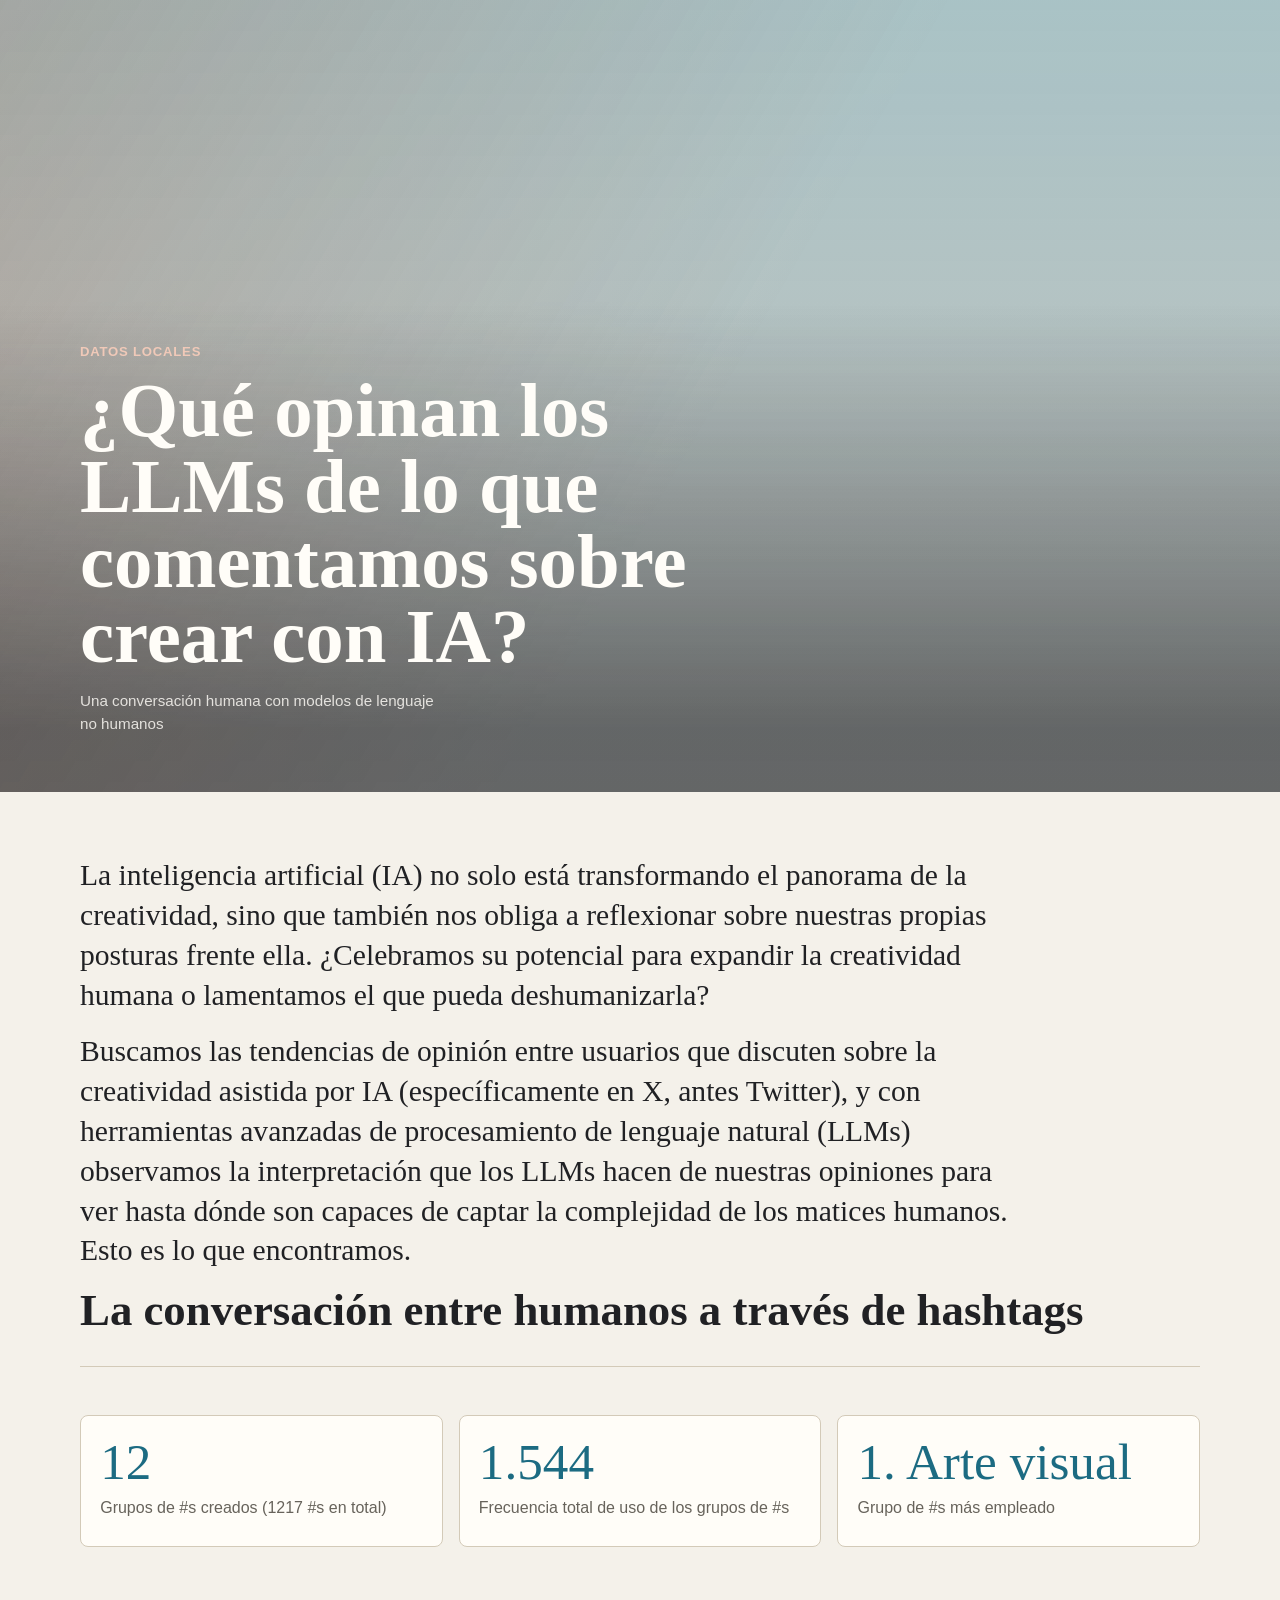
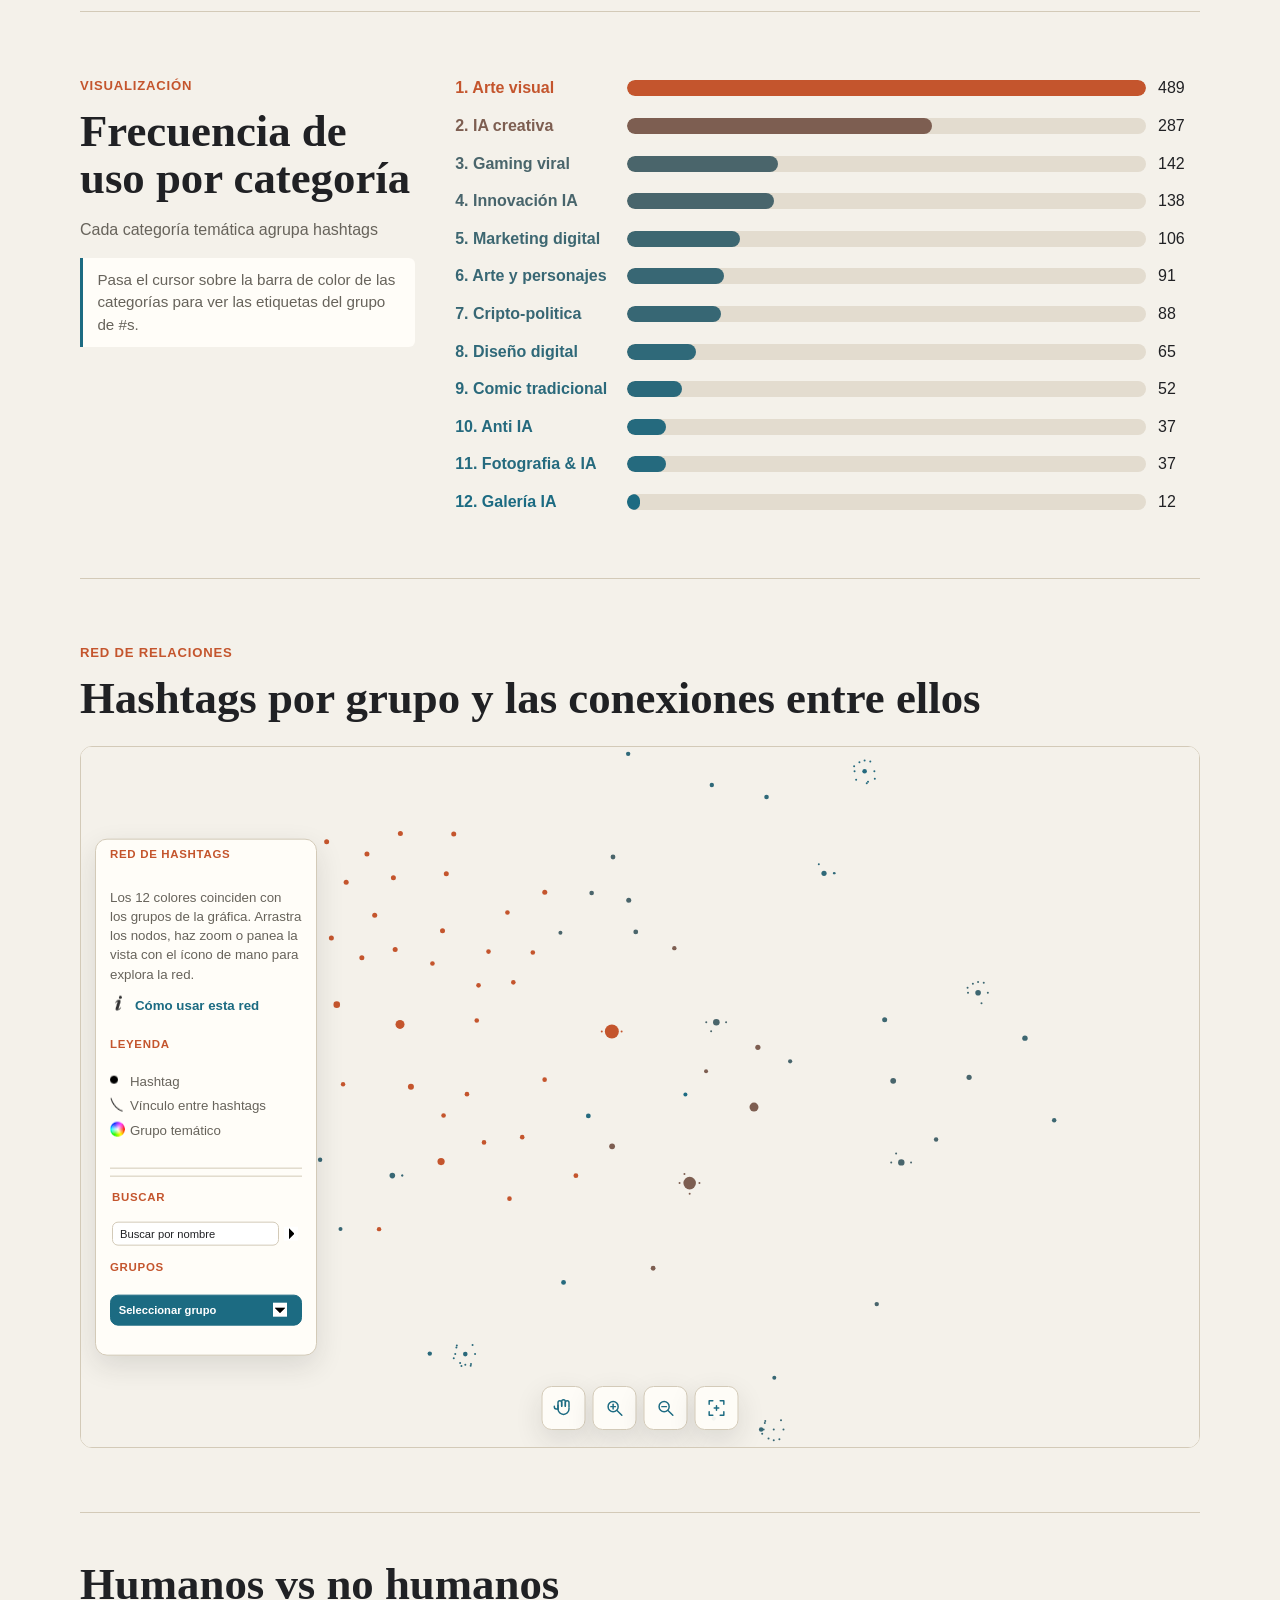
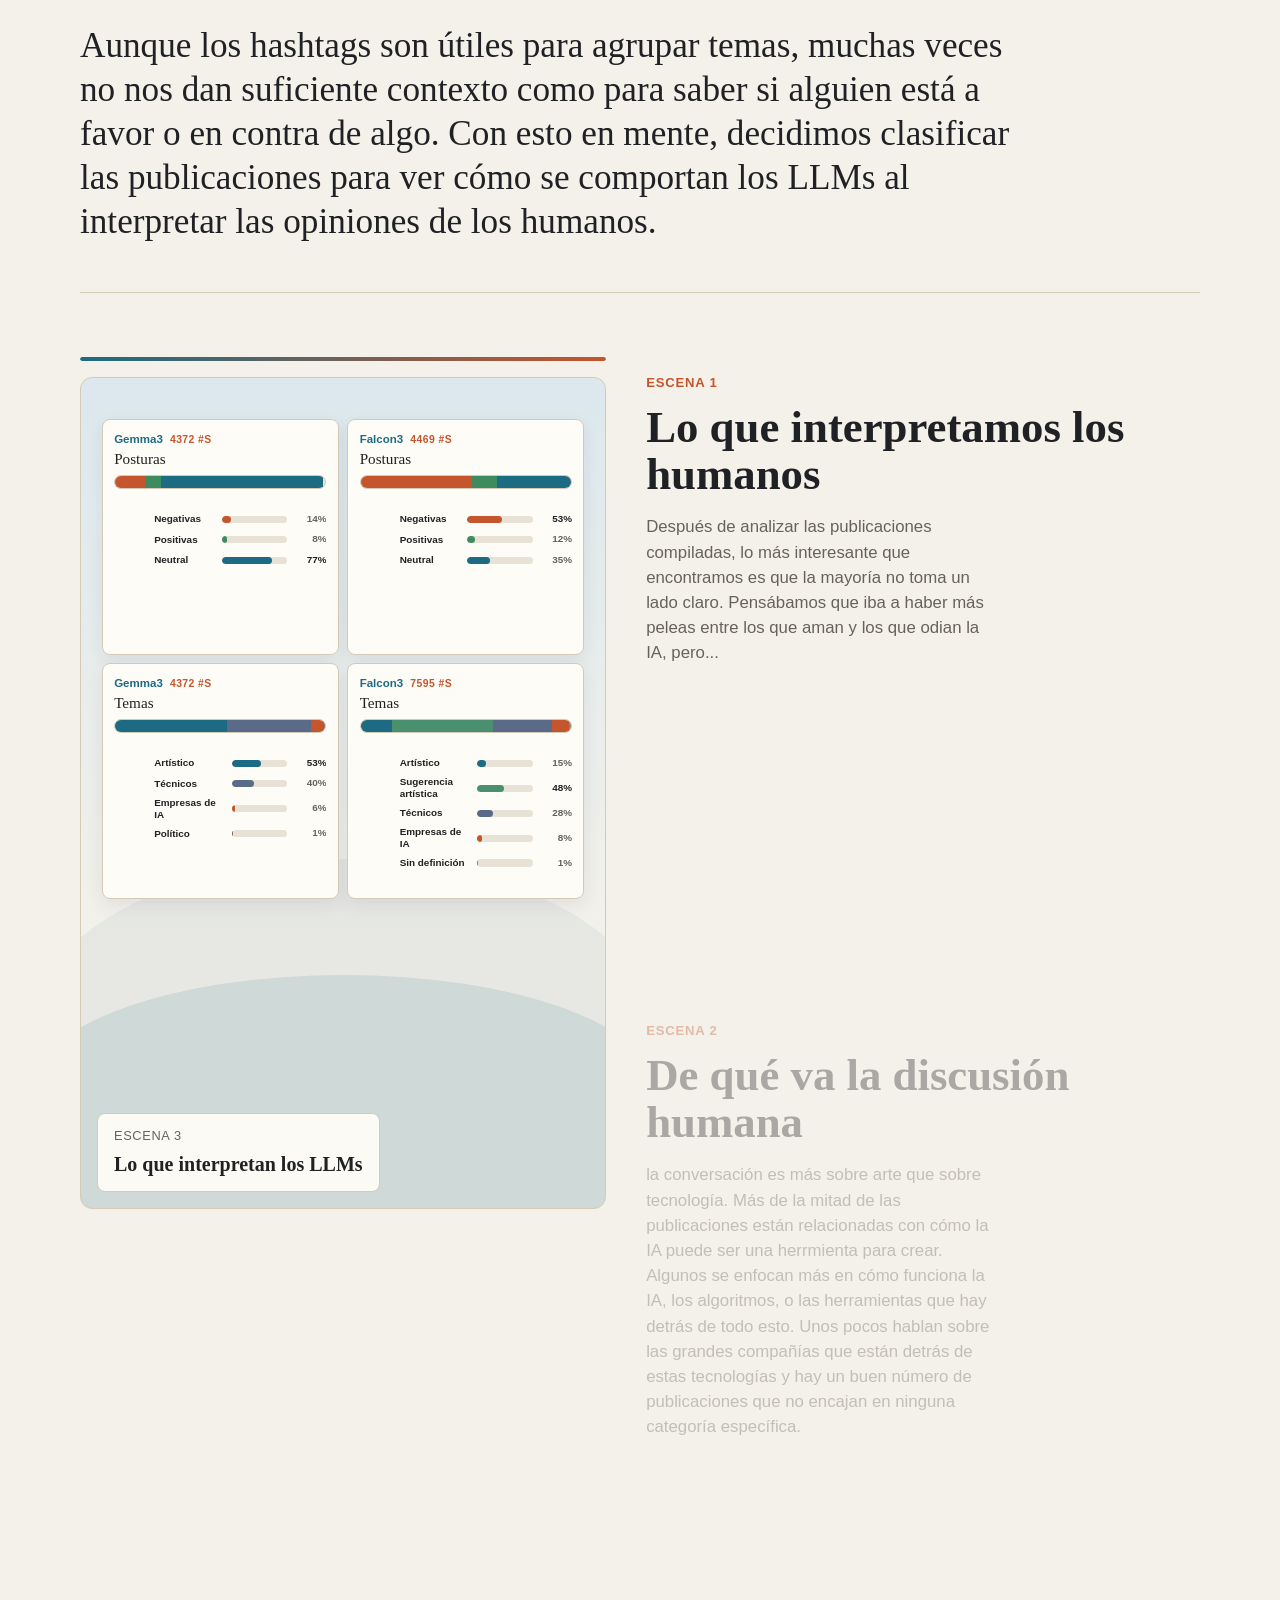
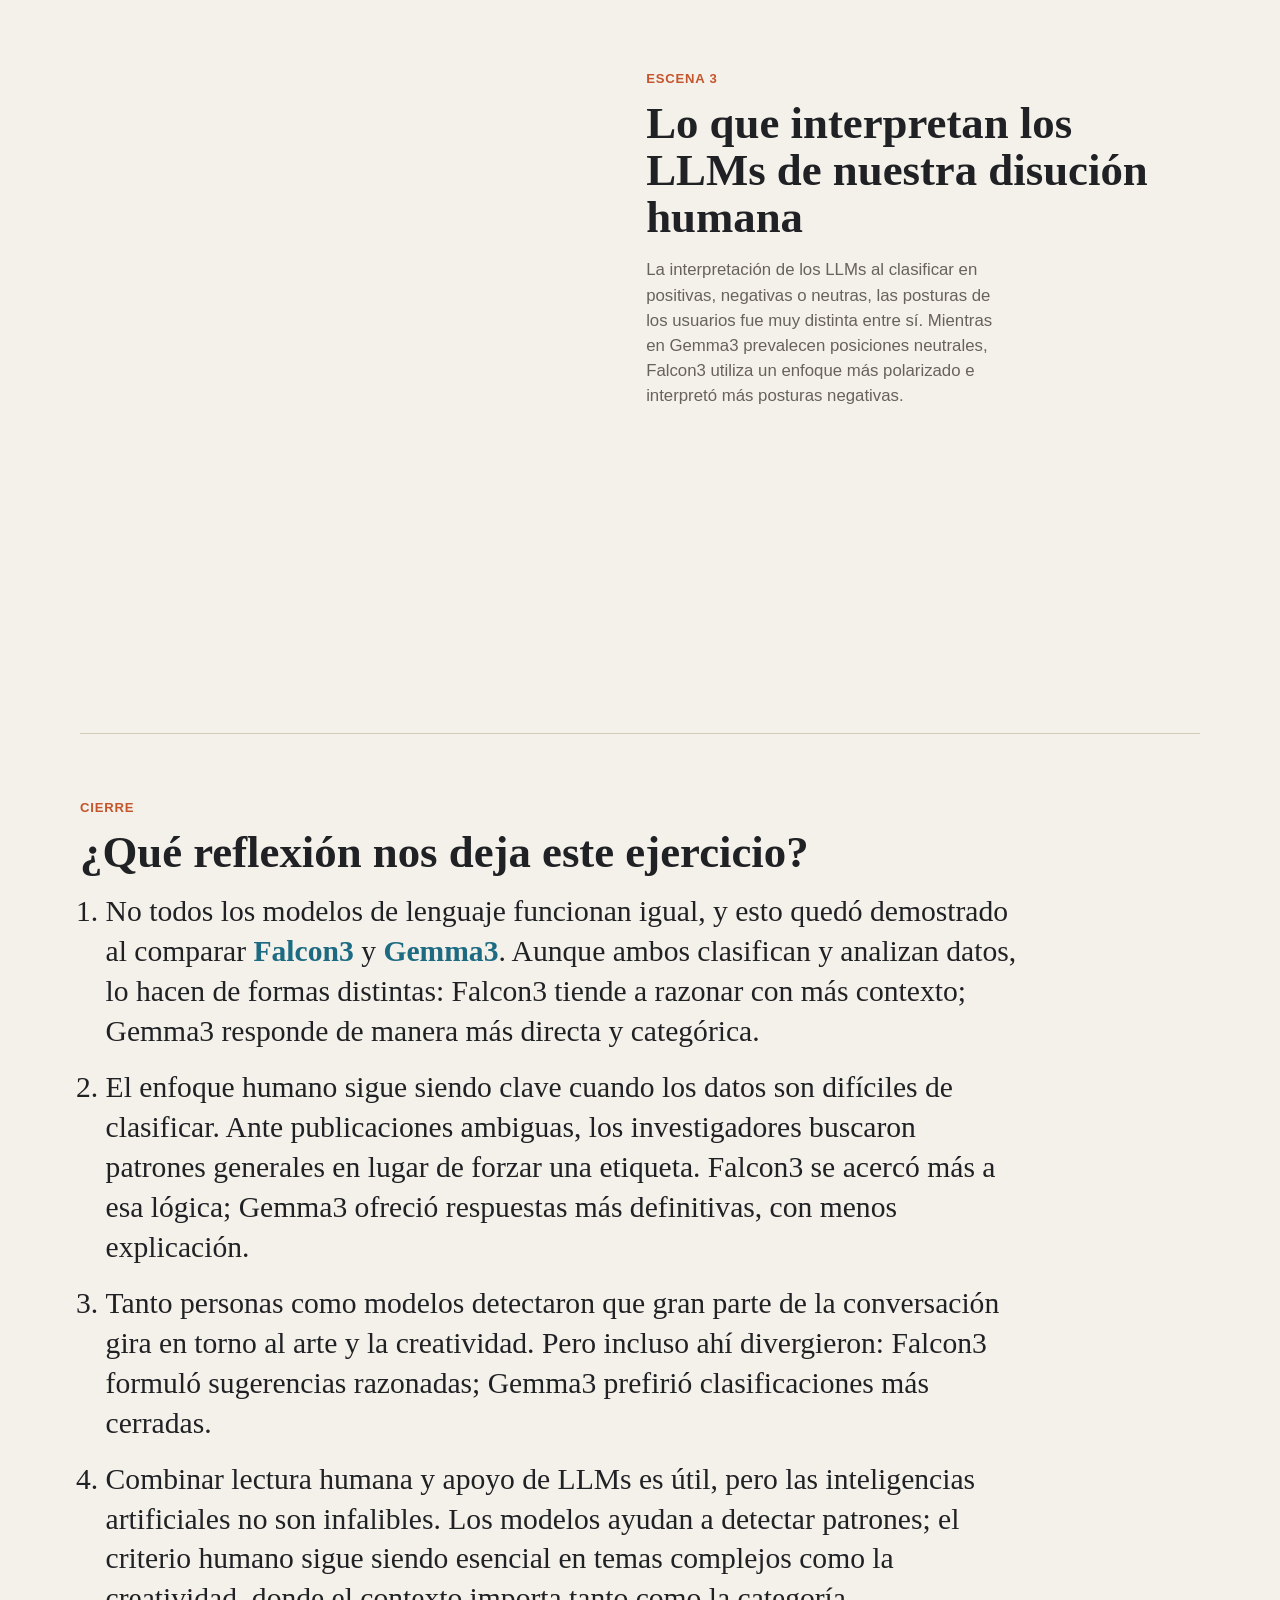
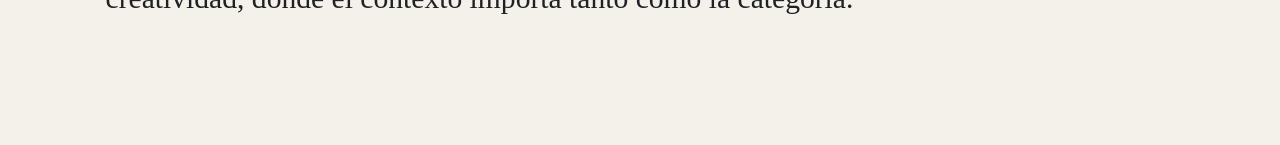
==== commit 9c96727f: "limpieza automatizada de código Co-Authored-By: Juan Camilo González <j.gonzalezj@uniandes.edu.co>" ====
--- a/index.html
+++ b/index.html
@@ -77,6 +77,7 @@
         <p class="lectura">
           Aunque los hashtags son útiles para agrupar temas, muchas veces no nos dan suficiente contexto como para saber si alguien está a favor o en contra de algo. Con esto en mente, decidimos clasificar las publicaciones para ver cómo se comportan los LLMs al interpretar las opiniones de los humanos.
         </p>
+      </section>
 
       <section class="relato" aria-label="Relato con paralaje">
         <div class="escena" aria-hidden="true">
